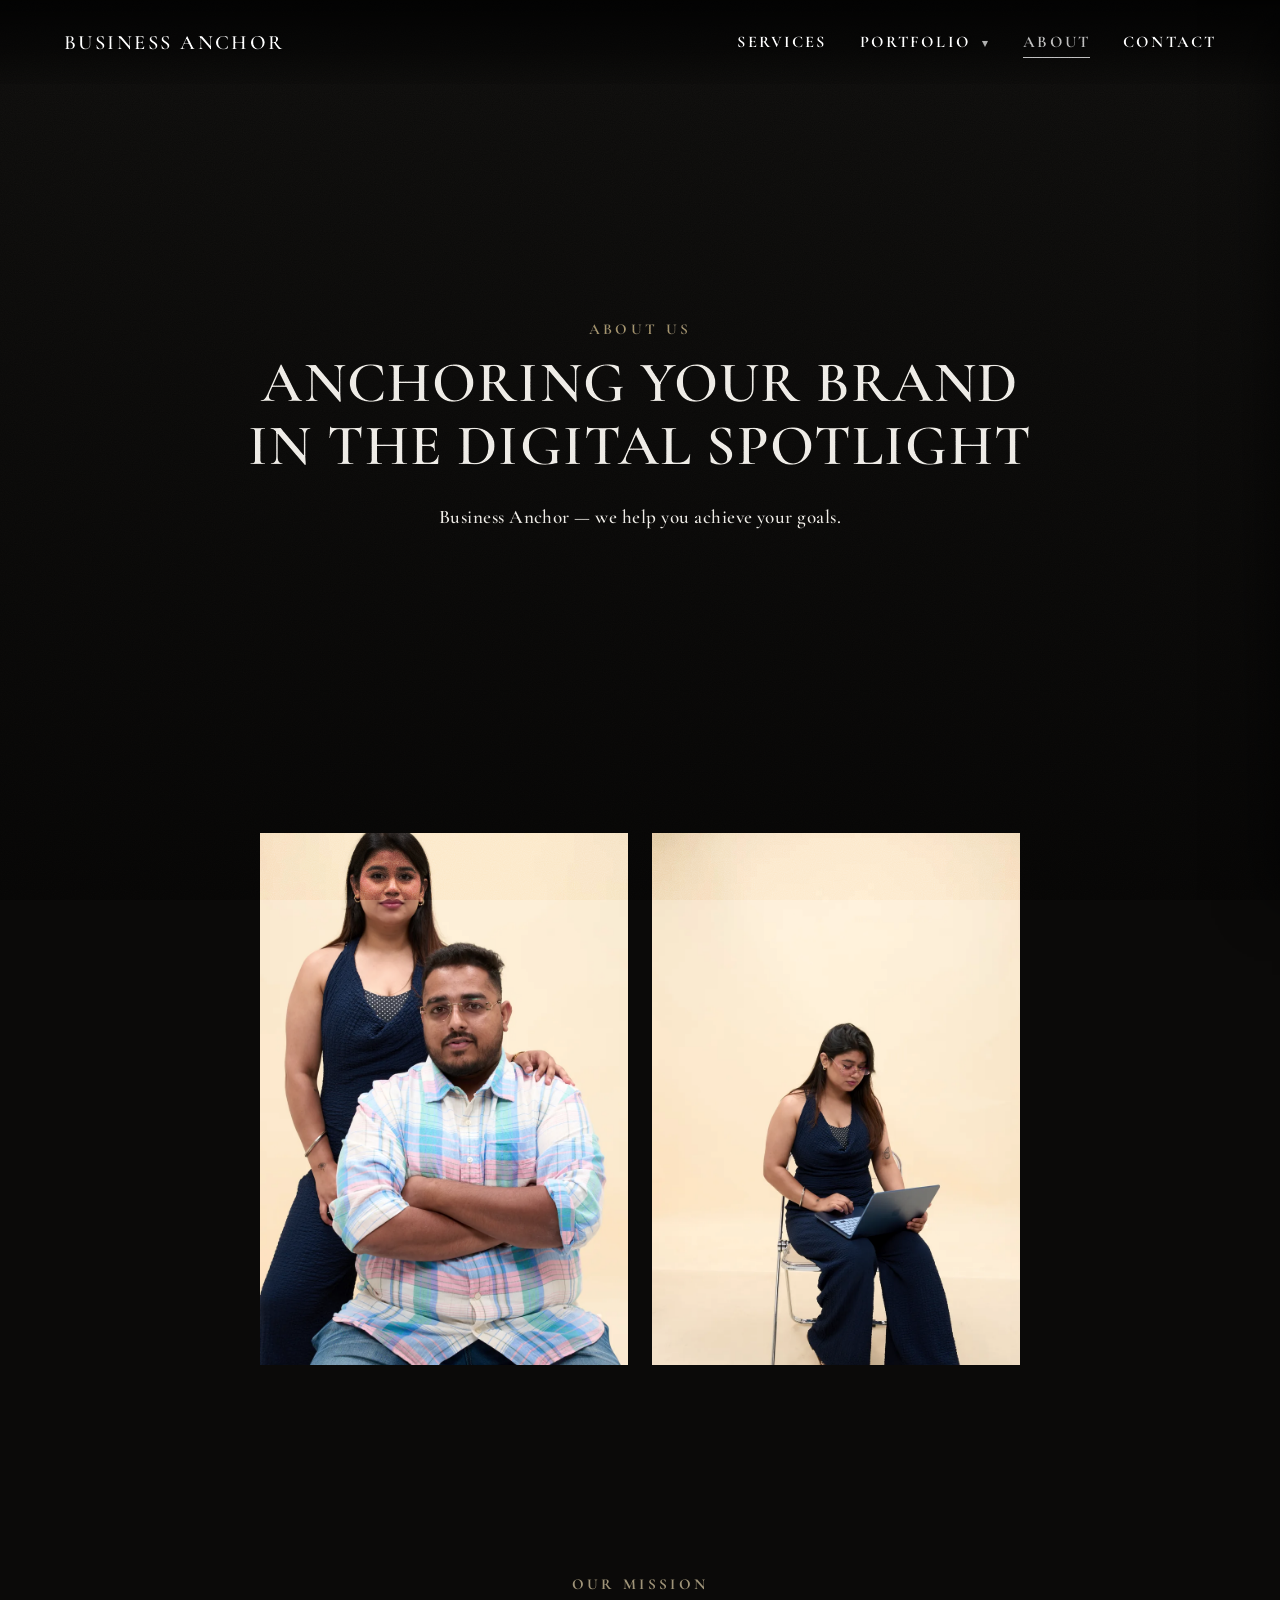
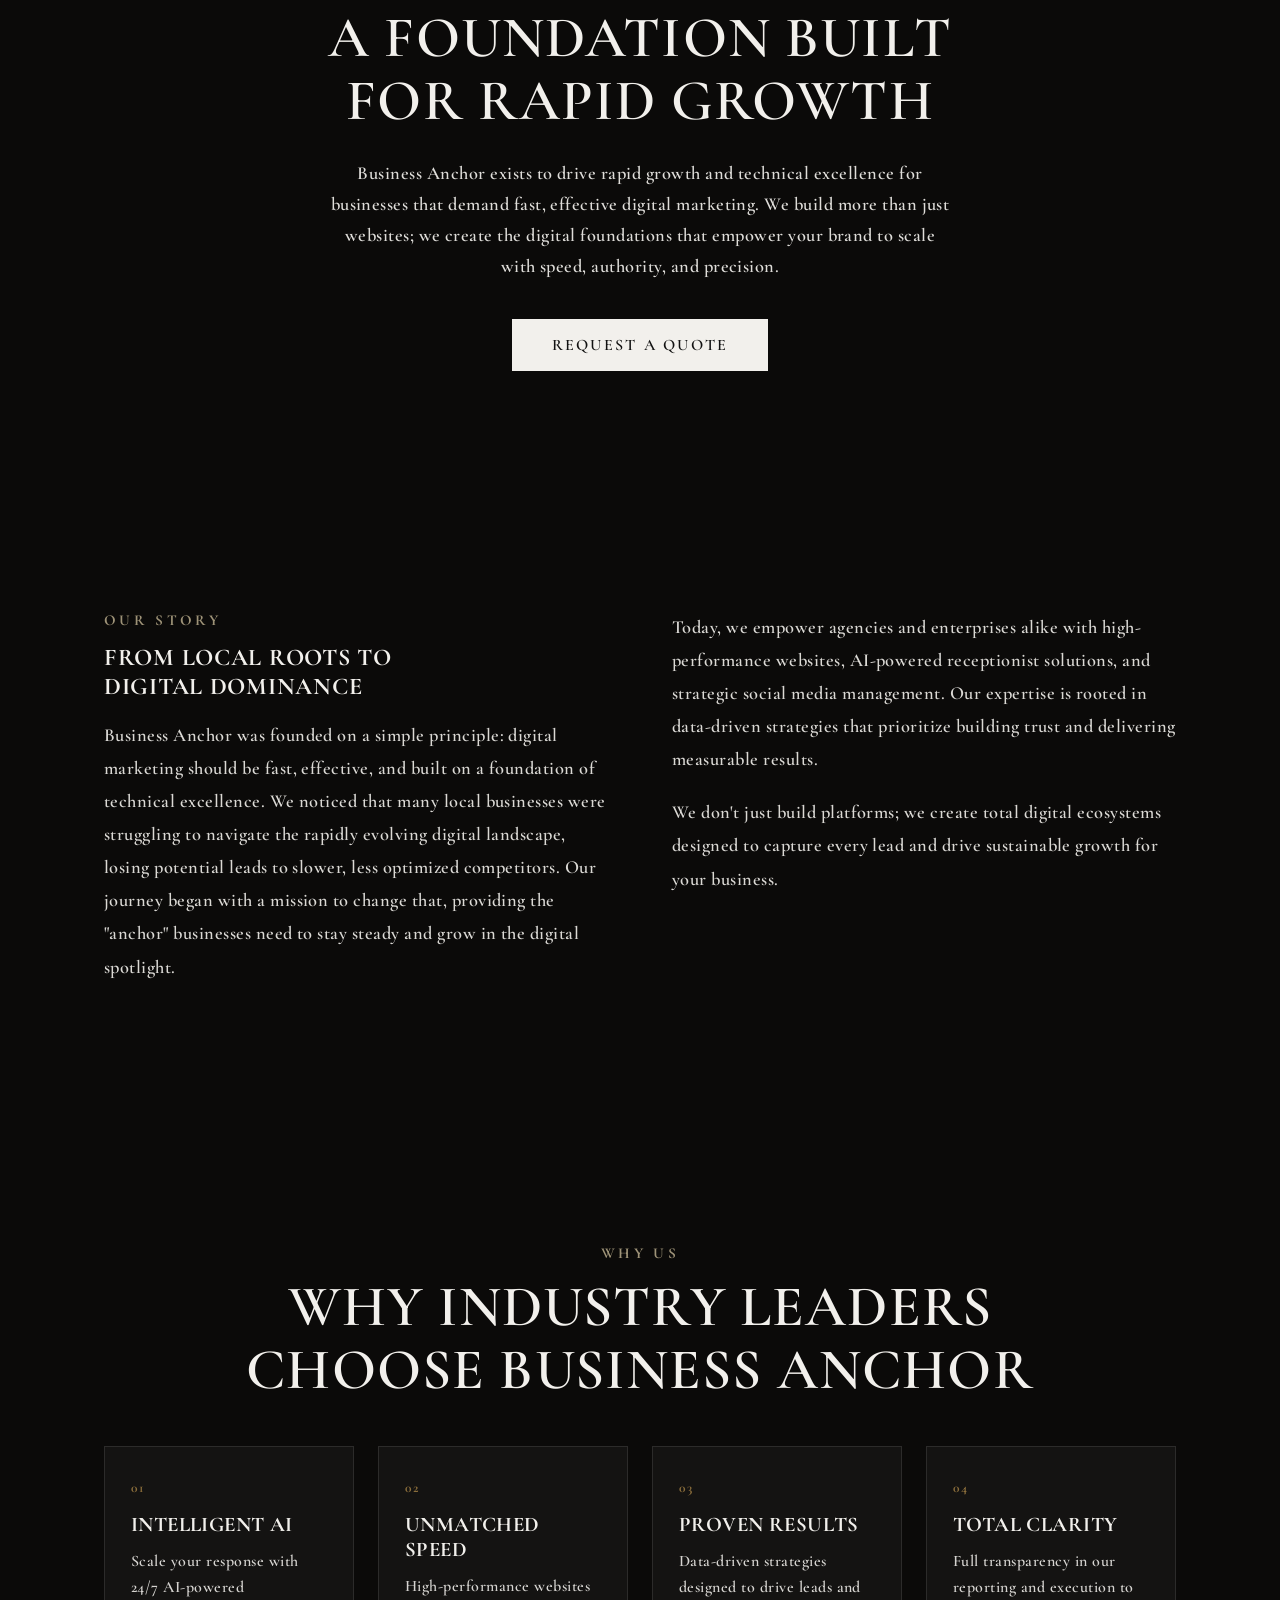
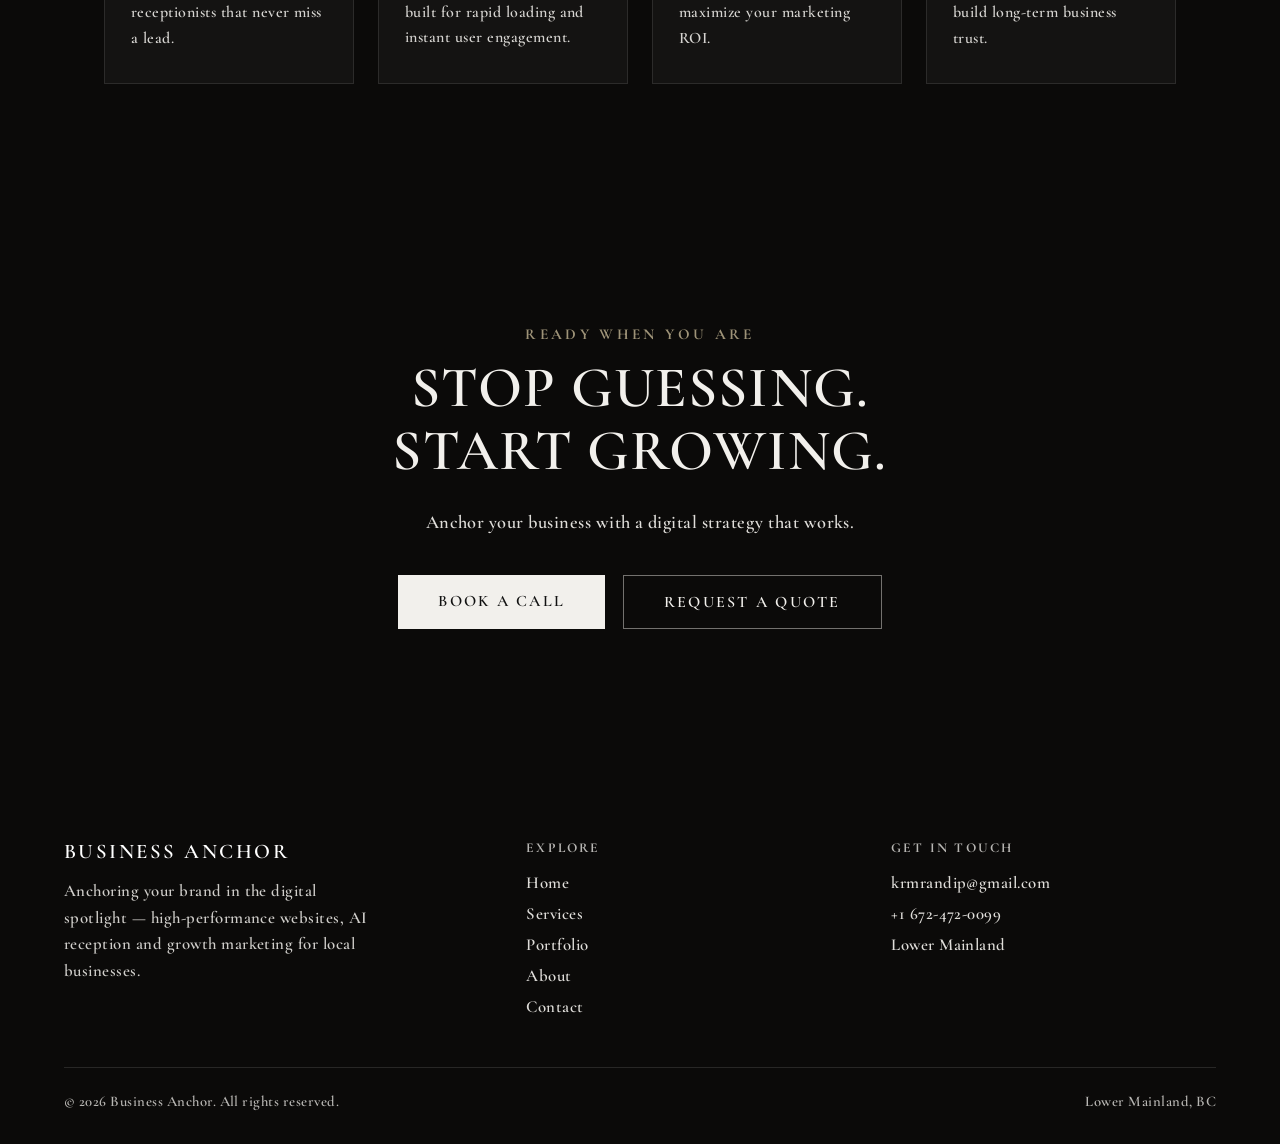
==== about.html @ e0719644 "Add files via upload" ====
<!DOCTYPE html>
<html lang="en">
<head>
<meta charset="UTF-8">
<meta name="viewport" content="width=device-width, initial-scale=1.0">
<title>About — Business Anchor</title>
<meta name="description" content="Business Anchor exists to drive rapid growth and technical excellence for local businesses — high-performance websites, AI reception and data-driven marketing.">
<link rel="preconnect" href="https://fonts.googleapis.com">
<link rel="preconnect" href="https://fonts.gstatic.com" crossorigin>
<link href="https://fonts.googleapis.com/css2?family=Cormorant+Garamond:wght@500;600;700&display=swap" rel="stylesheet">
<style>
:root{
  --ink:#111111;
  --paper:#faf8f5;
  --paper-2:#f2efe9;
  --line: rgba(17,17,17,0.12);
  --accent:#8a6d3b;
  --nav-h: 84px;
}
*{box-sizing:border-box; margin:0; padding:0;}
html{scroll-behavior:smooth;}
body{
  font-family:'Cormorant Garamond', serif;
  font-weight:500;
  font-style:normal;
  letter-spacing:0.03em;
  color:var(--ink);
  background:var(--paper);
  overflow-x:hidden;
  -webkit-font-smoothing:antialiased;
}
img{max-width:100%; display:block;}
a{color:inherit; text-decoration:none;}
ul{list-style:none;}
section{position:relative;}

::selection{ background: var(--ink); color: var(--paper); }

/* ---------- CINEMATIC CURSOR FOLLOWER (desktop / fine-pointer only) ---------- */
.cursor-ready, .cursor-ready a, .cursor-ready button, .cursor-ready .btn,
.cursor-ready input, .cursor-ready textarea, .cursor-ready select,
.cursor-ready .work-item, .cursor-ready .faq-q, .cursor-ready .hamburger,
.cursor-ready .city-chip, .cursor-ready label{
  cursor:none;
}
.cine-cursor{
  position:fixed; top:0; left:0; z-index:10001;
  pointer-events:none;
  display:flex; align-items:center; gap:8px;
  transform: translate3d(-999px,-999px,0);
  opacity:0;
  transition: opacity .35s ease, transform .08s linear;
  will-change: transform;
}
.cine-cursor.active{ opacity:1; }
.cine-cursor-dot{
  width:7px; height:7px; border-radius:50%;
  background:#fff;
  box-shadow: 0 0 0 1px rgba(0,0,0,0.55), 0 0 14px rgba(0,0,0,0.5);
  transform: translate(-50%,-50%);
}
.cine-cursor-label{
  color:#fff;
  font-family:'Cormorant Garamond', serif;
  font-size:0.82rem;
  font-weight:600;
  letter-spacing:0.15em;
  text-transform:uppercase;
  white-space:nowrap;
  transform: translate(6px,-50%);
  text-shadow: 0 1px 3px rgba(0,0,0,0.85), 0 0 12px rgba(0,0,0,0.6);
}
.cine-cursor.hover .cine-cursor-dot{ transform: translate(-50%,-50%) scale(2.4); }
.cine-cursor.hover .cine-cursor-label{ letter-spacing:0.22em; }
@media (max-width:900px), (pointer:coarse){
  .cine-cursor{ display:none; }
}

/* ---------- PAPER GRAIN (whole site) ---------- */
.grain-overlay{
  position:fixed; inset:0;
  width:100%; height:100%;
  z-index:9999;
  pointer-events:none;
  background-image: url("data:image/svg+xml;utf8,<svg xmlns='http://www.w3.org/2000/svg' viewBox='0 0 180 180'><filter id='n'><feTurbulence type='fractalNoise' baseFrequency='0.9' numOctaves='2' stitchTiles='stitch'/><feColorMatrix type='matrix' values='0 0 0 0 0 0 0 0 0 0 0 0 0 0 0 0.2126 0.7152 0.0722 0 0'/></filter><rect width='100%25' height='100%25' filter='url(%23n)'/></svg>");
  background-repeat: repeat;
  background-size: 180px 180px;
  mix-blend-mode: overlay;
  opacity:0.55;
}
@media (max-width: 760px){
  .grain-overlay{ opacity:0.4; }
}

/* ---------- SCROLL GRADIENT BACKDROP (rest of site, black/grey only) ---------- */
.scroll-gradient{
  position:fixed; inset:0;
  z-index:-2;
  pointer-events:none;
}
.sg-layer{
  position:absolute; inset:0;
  opacity:0;
  transition: opacity 1.15s ease;
  background: linear-gradient(180deg,#0c0c0c,#000);
}
.sg-layer.sg-active{ opacity:1; }

/* ---------- NAV ---------- */
.nav{
  position:fixed; top:0; left:0; width:100%;
  height:var(--nav-h);
  display:flex; flex-wrap:nowrap; align-items:center; justify-content:space-between;
  padding: 0 clamp(20px, 5vw, 64px);
  z-index:1000;
  background: linear-gradient(to bottom, rgba(0,0,0,0.8) 0%, rgba(0,0,0,0.45) 60%, rgba(0,0,0,0.05) 100%);
  transition: background 0.45s ease, backdrop-filter 0.45s ease, box-shadow .45s ease, height .35s ease;
}
.nav.scrolled{
  height:72px;
  background: rgba(250,248,245,0.82);
  backdrop-filter: blur(14px) saturate(140%);
  -webkit-backdrop-filter: blur(14px) saturate(140%);
  box-shadow: 0 1px 0 var(--line);
}
.nav.dark-page{ background: linear-gradient(to bottom, rgba(0,0,0,0.85) 0%, rgba(0,0,0,0.5) 60%, rgba(0,0,0,0.1) 100%); }
.nav.dark-page.scrolled{ background: rgba(10,10,10,0.82); box-shadow: 0 1px 0 rgba(255,255,255,0.08); }
.nav.dark-page.scrolled .logo,
.nav.dark-page.scrolled .nav-links a,
.nav.dark-page.scrolled .nav-dropdown-toggle{ color:#fff; text-shadow:none; }
.nav.dark-page.scrolled .hamburger span{ background:#fff; }

.nav .logo{
  font-size: clamp(1.1rem, 1.6vw, 1.5rem);
  font-weight:600;
  letter-spacing:0.12em;
  text-transform:uppercase;
  color:#fff;
  text-shadow: 0 1px 12px rgba(0,0,0,0.8), 0 1px 3px rgba(0,0,0,0.7);
  transition: color .4s ease, text-shadow .4s ease;
  white-space:nowrap;
}
.nav.scrolled .logo{ color:var(--ink); text-shadow:none; }

.nav-links{
  display:flex; flex-wrap:nowrap; gap: clamp(14px, 2.6vw, 48px);
  align-items:center;
}
.nav-links a{
  font-size: clamp(0.88rem, 1.3vw, 1.02rem);
  text-transform:uppercase;
  letter-spacing:0.13em;
  font-weight:700;
  color:#fff;
  white-space:nowrap;
  text-shadow: 0 1px 10px rgba(0,0,0,0.8), 0 1px 3px rgba(0,0,0,0.7);
  position:relative;
  padding: 6px 0;
  transition:color .4s ease, text-shadow .4s ease, opacity .25s ease;
}
.nav-links a.current{ opacity:0.8; }
.nav-links a.current::after{ width:100%; }
.nav-links a::after{
  content:'';
  position:absolute; left:0; bottom:0; width:0; height:1px;
  background:currentColor;
  transition:width .35s ease;
}
.nav-links a:hover::after{ width:100%; }
.nav-links a:hover{ opacity:0.85; }
.nav.scrolled .nav-links a{ color:var(--ink); text-shadow:none; }

.hamburger{
  display:none;
  flex-direction:column;
  justify-content:center;
  align-items:center;
  gap:6px;
  width:40px; height:40px;
  background:none; border:none; cursor:pointer;
  z-index:1200;
}
.hamburger span{
  display:block; width:26px; height:2px;
  background:#fff;
  box-shadow: 0 1px 6px rgba(0,0,0,0.5);
  transition: all .35s ease;
}
.nav.scrolled .hamburger span{ background:var(--ink); box-shadow:none; }
.hamburger.active span:nth-child(1){ transform: translateY(8px) rotate(45deg); }
.hamburger.active span:nth-child(2){ opacity:0; }
.hamburger.active span:nth-child(3){ transform: translateY(-8px) rotate(-45deg); }

.mobile-panel{
  position:fixed; top:0; right:0;
  width:min(78vw, 340px); height:100vh;
  background: var(--paper);
  z-index:1100;
  display:flex; flex-direction:column;
  align-items:flex-start;
  justify-content:center;
  gap:32px;
  padding: 40px clamp(28px,8vw,48px);
  transform: translateX(100%);
  transition: transform .5s cubic-bezier(.77,0,.18,1);
  box-shadow: -8px 0 40px rgba(0,0,0,0.15);
}
.mobile-panel.open{ transform: translateX(0); }
.mobile-panel.dark-panel{ background:#0d0c0b; box-shadow: -8px 0 50px rgba(0,0,0,0.55); border-left:1px solid rgba(255,255,255,0.08); }
.mobile-panel.dark-panel a, .mobile-panel.dark-panel button{ color:#f2f0ec; }
.mobile-panel a, .mobile-panel button{
  font-size: 1.6rem;
  text-transform:uppercase;
  letter-spacing:0.12em;
  font-weight:600;
  color:var(--ink);
  background:none;
  border:none;
  padding:0;
  font-family:inherit;
  cursor:pointer;
  text-align:left;
}

/* ---------- PORTFOLIO NAV DROPDOWN (desktop) ---------- */
.nav-dropdown{ position:relative; }
.nav-dropdown-toggle{
  font: inherit;
  background:none; border:none; cursor:pointer; padding:6px 0; margin:0;
  font-size: clamp(0.88rem, 1.3vw, 1.02rem);
  text-transform:uppercase;
  letter-spacing:0.13em;
  font-weight:700;
  color:#fff;
  white-space:nowrap;
  text-shadow: 0 1px 10px rgba(0,0,0,0.8), 0 1px 3px rgba(0,0,0,0.7);
  position:relative;
  transition:color .4s ease, text-shadow .4s ease, opacity .25s ease;
}
.nav-dropdown-toggle .caret{ font-size:0.7em; margin-left:5px; opacity:0.75; display:inline-block; transition:transform .3s ease; }
.nav-dropdown.open .nav-dropdown-toggle .caret{ transform:rotate(180deg); }
.nav-dropdown-toggle::after{
  content:'';
  position:absolute; left:0; bottom:0; width:0; height:1px;
  background:currentColor;
  transition:width .35s ease;
}
.nav-dropdown-toggle.current{ opacity:0.8; }
.nav-dropdown-toggle.current::after{ width:100%; }
.nav-dropdown.open .nav-dropdown-toggle::after{ width:100%; }
.nav-dropdown-toggle:hover{ opacity:0.85; }
.nav.scrolled .nav-dropdown-toggle{ color:var(--ink); text-shadow:none; }
.nav-dropdown-menu{
  position:absolute; top:calc(100% + 16px); left:50%;
  transform:translateX(-50%) translateY(6px);
  background:#141312; border:1px solid rgba(255,255,255,0.14); border-radius:6px;
  padding:34px 0 10px; min-width:200px;
  opacity:0; visibility:hidden; pointer-events:none;
  transition: opacity .25s ease, transform .25s ease, visibility 0s linear .25s;
  box-shadow:0 20px 44px rgba(0,0,0,0.5);
  z-index:1300;
}
.nav-dropdown.open .nav-dropdown-menu{
  opacity:1; visibility:visible; pointer-events:auto; transform:translateX(-50%) translateY(0);
  transition: opacity .25s ease, transform .25s ease;
}
.nav-dropdown-menu a{
  display:block; padding:12px 26px; font-size:0.9rem; letter-spacing:0.07em;
  text-transform:uppercase; font-weight:600; color:#f2f0ec; opacity:0.85;
  white-space:nowrap; text-shadow:none;
  transition:opacity .2s ease, color .2s ease, background .2s ease;
}
.nav-dropdown-menu a:hover{ opacity:1; color:#d9c9a3; background:rgba(255,255,255,0.05); }
.nav-dropdown-menu-close{
  position:absolute; top:6px; right:8px;
  width:24px; height:24px; border-radius:50%;
  background:none; border:none; color:#f2f0ec; opacity:0.6;
  font-size:1.15rem; line-height:1; cursor:pointer;
  display:flex; align-items:center; justify-content:center;
  transition:opacity .2s ease, background .2s ease;
}
.nav-dropdown-menu-close:hover{ opacity:1; background:rgba(255,255,255,0.08); }

/* ---------- PORTFOLIO POPUP (mobile) ---------- */
.portfolio-popup{
  position:fixed; inset:0; z-index:9000;
  display:flex; align-items:center; justify-content:center;
  opacity:0; visibility:hidden;
  transition:opacity .3s ease, visibility 0s linear .3s;
}
.portfolio-popup.open{ opacity:1; visibility:visible; transition:opacity .3s ease; }
.portfolio-popup-scrim{ position:absolute; inset:0; background:rgba(0,0,0,0.72); backdrop-filter:blur(4px); -webkit-backdrop-filter:blur(4px); }
.portfolio-popup-panel{
  position:relative; background:#141312; border:1px solid rgba(255,255,255,0.12);
  border-radius:8px; padding:40px 32px; max-width:360px; width:88%; text-align:center;
  transform:translateY(14px) scale(0.97); opacity:0; transition:transform .35s cubic-bezier(.2,.7,.2,1), opacity .35s ease;
}
.portfolio-popup.open .portfolio-popup-panel{ transform:translateY(0) scale(1); opacity:1; }
.portfolio-popup-panel h3{ margin-top:8px; }
.portfolio-popup-close{
  position:absolute; top:12px; right:14px; background:none; border:none;
  color:#fff; font-size:1.7rem; line-height:1; cursor:pointer; opacity:0.7; padding:6px;
}
.portfolio-popup-close:hover{ opacity:1; }
.portfolio-popup-links{ display:flex; flex-direction:column; gap:14px; margin-top:26px; }
.portfolio-popup-links a{
  padding:15px; border:1px solid rgba(255,255,255,0.18); border-radius:5px;
  font-size:1.05rem; letter-spacing:0.04em; font-weight:600; color:#f2f0ec;
  transition:border-color .2s ease, color .2s ease, background .2s ease;
}
.portfolio-popup-links a:hover{ border-color:#8a6d3b; color:#d9c9a3; background:rgba(138,109,59,0.08); }
.scrim{
  position:fixed; inset:0; background:rgba(0,0,0,0.4);
  z-index:1050; opacity:0; pointer-events:none;
  transition:opacity .4s ease;
}
.scrim.open{ opacity:1; pointer-events:auto; }

/* ---------- HERO (index only) ---------- */
.hero{
  position:relative;
  width:100%; height:100svh; min-height:480px;
  overflow:hidden;
  display:flex; align-items:center; justify-content:center;
  background:#000;
}
.hero video{
  position:absolute; top:50%; left:50%;
  min-width:100%; min-height:100%;
  width:auto; height:auto;
  transform: translate(-50%,-50%);
  object-fit:cover;
  filter: saturate(0.82) contrast(1.06) brightness(0.92);
}
.hero::before{
  content:'';
  position:absolute; inset:0;
  background: linear-gradient(180deg, rgba(0,0,0,0.58) 0%, rgba(0,0,0,0.28) 35%, rgba(0,0,0,0.72) 100%);
  z-index:1;
}
.hero::after{
  content:'';
  position:absolute; inset:0;
  background: linear-gradient(75deg, rgba(0,0,0,0.72) 0%, rgba(0,0,0,0.4) 28%, rgba(0,0,0,0) 55%);
  z-index:1;
}
.hero-bottom{
  position:absolute; z-index:2;
  left: clamp(20px, 6vw, 64px);
  bottom: clamp(50px, 9vw, 90px);
  display:flex; flex-direction:column;
  align-items:flex-start;
  gap: clamp(22px, 3vw, 34px);
  max-width: 640px;
}
@media (max-height:440px) and (orientation:landscape){
  .hero-bottom{ bottom:18px; gap:12px; }
  .hero-cta{ padding:10px 26px; font-size:0.85rem; }
  .hero-scroll-cue{ display:none; }
}
/* Edge-to-edge landscape video on phones: the video keeps its native 16:9 shape
   at full viewport width (zero letterboxing/cropping) and content flows below it,
   instead of being force-cropped to cover a tall portrait screen. Desktop is untouched. */
@media (max-width:760px){
  .hero{
    height:auto; min-height:0;
    display:block;
    padding-top:0;
  }
  .hero video{
    position:relative; top:auto; left:auto; transform:none;
    display:block;
    width:100%; height:auto;
    min-width:0; min-height:0;
    aspect-ratio: 16/9;
    object-fit:cover;
  }
  .hero::before, .hero::after{ display:none; }
  .hero-bottom{
    position:relative; z-index:2;
    left:auto; bottom:auto;
    padding: 28px 20px clamp(36px, 9vw, 56px);
    max-width:none;
  }
  .hero-scroll-cue{ display:none; }
}
.hero-text{
  position:relative;
  color:#fff;
  text-align:left;
  font-size: clamp(1.5rem, 3.6vw, 2.7rem);
  font-weight:500;
  letter-spacing:0.04em;
  line-height:1.28;
  text-shadow: 0 2px 24px rgba(0,0,0,0.75), 0 1px 5px rgba(0,0,0,0.7);
  max-width: 620px;
}
.hero-line{
  display:block;
  overflow:hidden;
}
.hero-line span{
  display:block;
  transform: translateY(115%);
  transition: transform 1.1s cubic-bezier(.16,.84,.24,1);
}
.hero.in-view .hero-line:nth-child(1) span{ transition-delay:.15s; }
.hero.in-view .hero-line:nth-child(2) span{ transition-delay:.32s; }
.hero.in-view .hero-line span{ transform: translateY(0); }
.hero-cta{
  opacity:0;
  transform: translateY(18px);
  transition: opacity .9s cubic-bezier(.2,.7,.2,1) .58s, transform .9s cubic-bezier(.2,.7,.2,1) .58s, background .3s ease, color .3s ease, box-shadow .3s ease;
}
.hero.in-view .hero-cta{ opacity:1; transform: translateY(0); }
.hero-scroll-cue{
  position:absolute; left:50%; bottom:38px; z-index:2;
  width:26px; height:42px;
  border:1.5px solid rgba(255,255,255,0.55);
  border-radius:14px;
  transform: translateX(-50%);
  opacity:0;
  transition: opacity .8s ease 1.1s;
}
.hero.in-view .hero-scroll-cue{ opacity:1; }
.hero-scroll-cue span{
  position:absolute; top:8px; left:50%;
  width:4px; height:4px;
  margin-left:-2px;
  background:#fff;
  border-radius:50%;
  animation: scrollCue 1.8s ease-in-out infinite;
}
@keyframes scrollCue{
  0%{ transform:translateY(0); opacity:1; }
  70%{ opacity:0.3; }
  100%{ transform:translateY(16px); opacity:0; }
}
@media (max-width:600px){
  .hero-scroll-cue{ bottom:26px; width:22px; height:36px; }
}

/* ---------- SECTION HEADERS ---------- */
.eyebrow{
  font-size:0.95rem;
  letter-spacing:0.22em;
  text-transform:uppercase;
  font-weight:700;
  opacity:0.85;
  margin-bottom:14px;
  display:block;
}
.section-heading{
  font-size: clamp(2.1rem, 5vw, 3.6rem);
  font-weight:600;
  letter-spacing:0.02em;
  line-height:1.1;
  text-transform:uppercase;
}
.section-inner{
  max-width:1200px; margin:0 auto;
  padding: 0 clamp(20px, 6vw, 64px);
}

/* ---------- SERVICES BANNER (index page2 — unchanged) ---------- */
.services-banner{
  position:relative;
  width:100%;
  padding: clamp(90px, 16vw, 170px) 0 clamp(70px, 12vw, 130px);
  background:
    radial-gradient(ellipse at 20% 20%, rgba(138,109,59,0.35), transparent 55%),
    radial-gradient(ellipse at 80% 85%, rgba(255,255,255,0.06), transparent 50%),
    linear-gradient(150deg, rgba(28,26,23,0.72) 0%, rgba(16,15,13,0.8) 55%, rgba(5,5,5,0.88) 100%);
  color:#fff;
  overflow:hidden;
}
.services-banner::before{
  content:'';
  position:absolute; inset:0;
  background-image:
    repeating-linear-gradient(115deg, rgba(255,255,255,0.035) 0px, rgba(255,255,255,0.035) 1px, transparent 1px, transparent 90px);
  opacity:0.6;
  z-index:1;
}
.services-visuals{
  position:absolute; inset:0;
  z-index:2;
  overflow:hidden;
  pointer-events:none;
}
.float-img{
  position:absolute;
  will-change: transform;
  transition: transform .25s cubic-bezier(.2,.7,.2,1);
  filter: drop-shadow(0 25px 40px rgba(0,0,0,0.55));
  opacity:0.9;
}
.float-img img{ display:block; width:100%; height:auto; }
.fi-man{ width:min(15vw,190px); top:6%; left:6%; }
.fi-phone{ width:min(16vw,205px); bottom:8%; left:11%; }
.fi-megaphone{ width:min(17vw,215px); top:10%; right:7%; }
.fi-mouths{ width:min(14vw,175px); bottom:6%; right:10%; }

.services-banner::after{
  content:'';
  position:absolute; inset:0;
  z-index:3;
  background:
    radial-gradient(ellipse at 50% 45%, rgba(5,5,5,0.78) 0%, rgba(5,5,5,0.55) 38%, rgba(5,5,5,0.25) 62%, rgba(5,5,5,0.05) 100%),
    linear-gradient(180deg, rgba(5,5,5,0.5) 0%, rgba(5,5,5,0.15) 22%, rgba(5,5,5,0.15) 78%, rgba(5,5,5,0.55) 100%);
  pointer-events:none;
}
.services-banner .section-inner{ position:relative; z-index:4; text-align:center; }
.services-banner .eyebrow{ opacity:0.85; color:#d9c9a3; text-shadow: 0 2px 18px rgba(0,0,0,0.6); }
.services-banner .section-heading{ text-shadow: 0 4px 30px rgba(0,0,0,0.65); }
.services-banner p.lead{
  max-width:640px; margin: 22px auto 0;
  font-size: clamp(1.05rem, 1.6vw, 1.3rem);
  font-weight:600;
  opacity:0.95;
  line-height:1.6;
  text-shadow: 0 2px 16px rgba(0,0,0,0.6);
}

.visuals-track{ display:flex; }
.dup-set{ display:none; }
@media (max-width: 760px){
  .services-banner{ padding-bottom: clamp(150px, 46vw, 210px); }
  .services-grid{ margin-top: -18px; }
  .dup-set{ display:contents; }
  .services-visuals{ display:flex; align-items:center; inset:auto; top:auto; bottom:18px; left:0; width:100%; transform:none; }
  .visuals-track{
    gap: 20px;
    animation: marquee-scroll 16s linear infinite;
    padding: 0 20px;
  }
  .float-img{ position:static; width:84px !important; flex:0 0 auto; opacity:0.55; transition:none; filter: drop-shadow(0 10px 18px rgba(0,0,0,0.55)); }
  .services-banner::after{
    background:
      radial-gradient(ellipse at 50% 32%, rgba(5,5,5,0.85) 0%, rgba(5,5,5,0.65) 40%, rgba(5,5,5,0.3) 65%, rgba(5,5,5,0.1) 100%),
      linear-gradient(180deg, rgba(5,5,5,0.55) 0%, rgba(5,5,5,0.2) 26%, rgba(5,5,5,0.35) 70%, rgba(5,5,5,0.8) 100%);
  }
}
@keyframes marquee-scroll{
  from{ transform: translateX(0); }
  to{ transform: translateX(-50%); }
}

/* ---------- CINEMATIC 3D ENTRANCE (Page 2 decorative icons) ---------- */
.cine-visuals{
  position:absolute; inset:0;
  z-index:2;
  pointer-events:none;
  perspective: 1600px;
}
.cine-item{
  position:absolute;
  width: clamp(64px, 8.5vw, 132px);
  will-change: transform, opacity;
  opacity:0;
  filter: drop-shadow(0 18px 30px rgba(0,0,0,0.45));
  transform: translate3d(0,0,0);
}
.cine-item img{ width:100%; height:auto; display:block; }
.cine-left:nth-of-type(1){ top:16%; left:2%; }
.cine-left:nth-of-type(2){ top:42%; left:4%; }
.cine-left:nth-of-type(3){ top:70%; left:1%; }
.cine-right:nth-of-type(1){ top:14%; right:2%; }
.cine-right:nth-of-type(2){ top:40%; right:4%; }
.cine-right:nth-of-type(3){ top:68%; right:1%; }

/* Lightweight mobile version: simple fade/rise reveal (no per-frame scroll JS) */
@media (max-width:760px){
  .cine-visuals{
    position:relative; inset:auto;
    display:flex; align-items:center; justify-content:center;
    gap: 22px;
    flex-wrap:wrap;
    padding: 18px clamp(20px,8vw,40px) 4px;
    perspective:none;
  }
  .cine-item{
    position:static;
    width: 40px;
    opacity:0;
    transform: translateY(22px);
    transition: opacity .7s cubic-bezier(.16,.84,.24,1), transform .7s cubic-bezier(.16,.84,.24,1);
    filter: drop-shadow(0 8px 14px rgba(0,0,0,0.4));
  }
  .cine-visuals.cine-in .cine-item{
    opacity:0.92;
    transform: translateY(0);
  }
  .cine-visuals.cine-in .cine-item:nth-child(2){ transition-delay:.07s; }
  .cine-visuals.cine-in .cine-item:nth-child(3){ transition-delay:.14s; }
  .cine-visuals.cine-in .cine-item:nth-child(4){ transition-delay:.21s; }
  .cine-visuals.cine-in .cine-item:nth-child(5){ transition-delay:.28s; }
  .cine-visuals.cine-in .cine-item:nth-child(6){ transition-delay:.35s; }
}

.services-grid{
  max-width:1200px; margin: -70px auto 0;
  padding: 0 clamp(20px, 6vw, 64px) 0;
  position:relative; z-index:3;
  display:grid;
  grid-template-columns: repeat(3, 1fr);
  gap: 28px;
  perspective: 1600px;
}
.service-card{
  position:relative;
  background:
    radial-gradient(ellipse at 15% 10%, rgba(17,17,17,0.025), transparent 55%),
    radial-gradient(ellipse at 85% 90%, rgba(17,17,17,0.025), transparent 55%),
    var(--paper);
  border:1px solid var(--line);
  padding: 40px 32px;
  box-shadow: 0 1px 0 rgba(255,255,255,0.6) inset, 0 20px 50px rgba(0,0,0,0.12);
  transition: transform .9s cubic-bezier(.22,1.4,.36,1), box-shadow .5s ease, opacity .6s ease;
  transform-style: preserve-3d;
  will-change: transform;
  opacity:0;
  --rot:0deg;
  transform: perspective(1600px) translateY(90px) rotateX(30deg) rotateZ(var(--rot)) scale(0.88);
}
.service-card:nth-child(1){ --rot:-4deg; }
.service-card:nth-child(2){ --rot:3deg; }
.service-card:nth-child(3){ --rot:-2.5deg; }
.service-card::before{
  content:'';
  position:absolute; top:-9px; left:0; right:0; height:16px;
  background:var(--paper);
  clip-path: polygon(0% 100%,0.0% 100%,3.8% 36%,7.7% 100%,11.5% 47%,15.4% 100%,19.2% 41%,23.1% 100%,26.9% 49%,30.8% 100%,34.6% 49%,38.5% 100%,42.3% 30%,46.2% 100%,50.0% 28%,53.8% 100%,57.7% 56%,61.5% 100%,65.4% 37%,69.2% 100%,73.1% 36%,76.9% 100%,80.8% 62%,84.6% 100%,88.5% 44%,92.3% 100%,96.2% 56%,100.0% 100%,100% 100%);
  filter: drop-shadow(0 3px 2px rgba(0,0,0,0.12));
}
.service-card.in-view{
  opacity:1;
  transform: perspective(1600px) translateY(0) rotateX(var(--tx,0deg)) rotateY(var(--ty,0deg)) rotateZ(0deg) scale(1);
}
.service-card.in-view:nth-child(1){ transition-delay: .02s; }
.service-card.in-view:nth-child(2){ transition-delay: .13s; }
.service-card.in-view:nth-child(3){ transition-delay: .24s; }
.service-card:hover{ box-shadow: 0 1px 0 rgba(255,255,255,0.6) inset, 0 30px 70px rgba(0,0,0,0.2); transition: transform .12s linear, box-shadow .5s ease; }
.service-num{
  font-size:0.9rem; letter-spacing:0.18em; color:var(--accent); font-weight:600;
  margin-bottom:18px; display:block;
}
.service-card h3{
  font-size:1.55rem; font-weight:600; text-transform:uppercase; letter-spacing:0.03em;
  margin-bottom:14px;
}
.service-card p{
  font-size:1.08rem; font-weight:600; line-height:1.65; opacity:0.85;
}
.services-pad{ height: clamp(60px, 10vw, 110px); background: linear-gradient(180deg, #050403 0%, #0b0a09 100%); }

/* =========================================================
   REST OF SITE — dark / grey zones with scroll-driven backdrop
   ========================================================= */
.zone{ position:relative; color:#f2f0ec; }
.zone .eyebrow{ color:#b9ac8c; }
.zone-inner{ max-width:1200px; margin:0 auto; padding: clamp(80px,12vw,140px) clamp(20px,6vw,64px); }
.zone-inner.tight{ padding-top: clamp(60px,9vw,100px); padding-bottom: clamp(60px,9vw,100px); }

/* ---------- PAGE 3 DECORATIVE BACKGROUND (Work section — appears on scroll) ---------- */
.page3-deco{
  position:absolute; inset:0;
  z-index:0;
  overflow:hidden;
  pointer-events:none;
}
.page3-deco .deco-top{
  position:absolute; top:0; left:0;
  width:100%; max-width:1400px;
  opacity:0;
  transform: translateY(-34px);
  transition: opacity 1.1s cubic-bezier(.2,.7,.2,1), transform 1.1s cubic-bezier(.2,.7,.2,1);
}
.page3-deco .deco-top img{ width:100%; height:auto; display:block; opacity:0.9; }
.page3-deco::after{
  content:'';
  position:absolute; top:0; left:0; right:0;
  height: 420px;
  background: linear-gradient(180deg, rgba(5,5,4,0.62) 0%, rgba(5,5,4,0.32) 45%, rgba(5,5,4,0) 100%);
  z-index:1;
  pointer-events:none;
}
.page3-deco .deco-books{
  position:absolute; bottom:0; left:0;
  width: clamp(110px, 11vw, 190px);
  opacity:0;
  transform: translateY(40px);
  transition: opacity 1.1s cubic-bezier(.2,.7,.2,1) .15s, transform 1.1s cubic-bezier(.2,.7,.2,1) .15s;
  filter: drop-shadow(0 20px 30px rgba(0,0,0,0.5));
}
.page3-deco .deco-pen{
  position:absolute; bottom:0; right:0;
  width: clamp(130px, 13vw, 220px);
  opacity:0;
  transform: translateY(40px) rotate(6deg);
  transition: opacity 1.1s cubic-bezier(.2,.7,.2,1) .3s, transform 1.1s cubic-bezier(.2,.7,.2,1) .3s;
  filter: drop-shadow(0 20px 30px rgba(0,0,0,0.5));
}
.page3-deco .deco-books img, .page3-deco .deco-pen img{ width:100%; height:auto; display:block; }
.page3-deco.in-view .deco-top{ opacity:0.85; transform:translateY(0); }
.page3-deco.in-view .deco-books{ opacity:0.95; transform:translateY(0); }
.page3-deco.in-view .deco-pen{ opacity:0.95; transform:translateY(0) rotate(6deg); }
.page3-section .zone-inner{ position:relative; z-index:2; }
@media (max-width:760px){
  .page3-deco.in-view .deco-top{ opacity:0.35; }
  .page3-deco .deco-books{ width:90px; }
  .page3-deco .deco-pen{ width:110px; }
}

/* ---------- WORK (index) ---------- */
.work-intro{ display:flex; justify-content:space-between; align-items:flex-end; flex-wrap:wrap; gap:20px; margin-bottom:56px; }
.work-intro p{ max-width:420px; font-size:1.12rem; font-weight:600; line-height:1.6; opacity:0.85; }
.work-grid{
  display:grid;
  grid-template-columns: repeat(2, 1fr);
  gap: 4px;
}
.work-item{
  position:relative;
  aspect-ratio: 4/3;
  overflow:hidden;
  background: linear-gradient(135deg, #232220, #151413);
  display:flex; align-items:flex-end;
  cursor:pointer;
  text-decoration:none; color:inherit;
}
.work-item-wide{
  grid-column: 1 / -1;
  aspect-ratio: 21/9;
}
@media (max-width:760px){
  .work-item-wide{ aspect-ratio: 4/3; }
}
.work-item .work-img{
  position:absolute; inset:0;
  width:100%; height:100%;
  object-fit:cover;
  filter: grayscale(0.15) brightness(0.78) contrast(1.05);
  transition: transform .6s cubic-bezier(.2,.8,.2,1), filter .4s ease;
}
.work-item .tint{
  position:absolute; inset:0;
  background: linear-gradient(180deg, rgba(10,9,8,0.05) 0%, rgba(10,9,8,0.15) 55%, rgba(6,5,4,0.75) 100%);
}
.work-item:hover .work-img{ transform:scale(1.07); filter: grayscale(0) brightness(0.85) contrast(1.05); }
.work-item .info{
  position:relative; z-index:2; width:100%;
  padding: 26px 30px;
  color:#fff;
  background: linear-gradient(to top, rgba(0,0,0,0.65), transparent);
}
.work-item .info span{ font-size:0.85rem; letter-spacing:0.15em; text-transform:uppercase; font-weight:700; opacity:0.95; }
.work-item .info h3{ font-size:1.7rem; font-weight:600; margin-top:6px; text-transform:uppercase; letter-spacing:0.02em; }

/* ---------- LOGO / BRANDING GRID ---------- */
.logo-intro{ margin-top:90px; }
.logo-grid{
  display:grid;
  grid-template-columns: repeat(4, 1fr);
  gap: 4px;
}
.logo-item{
  position:relative;
  aspect-ratio: 4/5;
  overflow:hidden;
  border-radius:2px;
  background: linear-gradient(135deg, #232220, #151413);
}
.logo-item-tall{ grid-row: span 2; aspect-ratio: 4/9.4; }
.logo-item .logo-img{
  position:absolute; inset:0;
  width:100%; height:100%;
  object-fit:cover;
  transition: transform .6s cubic-bezier(.2,.8,.2,1);
}
.logo-item:hover .logo-img{ transform:scale(1.06); }
.logo-item .logo-tint{
  position:absolute; inset:0;
  background: linear-gradient(to top, rgba(0,0,0,0.72) 0%, rgba(0,0,0,0) 34%);
  pointer-events:none;
}
.logo-item .logo-name{
  position:absolute; left:0; right:0; bottom:0; z-index:2;
  padding: 18px 20px;
  color:#fff;
  font-size:0.98rem;
  font-weight:700;
  letter-spacing:0.04em;
  text-shadow: 0 2px 10px rgba(0,0,0,0.6);
}
@media (max-width:900px){
  .logo-grid{ grid-template-columns: repeat(3, 1fr); }
}
@media (max-width:760px){
  .logo-grid{ grid-template-columns: repeat(2, 1fr); }
  .logo-item-tall{ grid-row: span 1; aspect-ratio: 4/5; }
  .logo-intro{ margin-top:60px; }
}

/* ---------- PORTFOLIO SUBSECTION LABELS (Website / Logo / Content Writing) ---------- */
.subsection-intro{ margin-bottom:32px; }
.subsection-intro .eyebrow{
  font-size:0.85rem;
  padding-bottom:12px;
  border-bottom: 1px solid rgba(255,255,255,0.16);
  display:inline-block;
}

/* ---------- CONTENT WRITING GRID ---------- */
.content-grid{
  display:grid;
  grid-template-columns: repeat(2, 1fr);
  gap: 4px;
}
.content-card{
  position:relative;
  padding: clamp(28px, 3.2vw, 40px);
  background: linear-gradient(135deg, #201e1b, #131211);
  border-radius:2px;
  display:flex; flex-direction:column; gap:18px;
}
.content-tag{
  font-size:0.85rem; letter-spacing:0.15em; text-transform:uppercase;
  font-weight:700; color:#d9c9a3; opacity:0.95;
}
.content-card p{
  font-size:1.15rem; font-weight:500; line-height:1.6;
  font-style:italic; opacity:0.92;
}
@media (max-width:760px){
  .content-grid{ grid-template-columns:1fr; }
}

/* ---------- CONTENT CREATION VIDEO GRID ---------- */
.video-grid{
  display:grid;
  grid-template-columns: repeat(3, 1fr);
  gap: 18px;
  margin-top: 28px;
}
.video-card{
  position:relative;
  aspect-ratio: 9 / 16;
  border-radius:4px;
  overflow:hidden;
  background:#000;
}
.video-card video{
  position:absolute; inset:0;
  width:100%; height:100%;
  object-fit:cover; display:block;
}
.video-card-tag{
  position:absolute; top:14px; left:14px;
  font-size:0.72rem; letter-spacing:0.14em; text-transform:uppercase;
  font-weight:700; color:#f2f0ec;
  background:rgba(10,9,8,0.55); backdrop-filter:blur(3px);
  padding:6px 12px; border-radius:2px; z-index:2;
}
.video-sound-btn{
  position:absolute; bottom:14px; right:14px; z-index:2;
  width:42px; height:42px; border-radius:50%;
  background:rgba(10,9,8,0.6); border:1px solid rgba(255,255,255,0.28);
  display:flex; align-items:center; justify-content:center;
  cursor:pointer; backdrop-filter:blur(3px);
  transition: background .2s ease, border-color .2s ease, transform .2s ease;
}
.video-sound-btn:hover{ border-color:#d9c9a3; transform:scale(1.06); }
.video-sound-btn svg{ width:19px; height:19px; }
.video-sound-btn .icon-muted{ display:block; fill:#fff; }
.video-sound-btn .icon-unmuted{ display:none; fill:#d9c9a3; }
.video-sound-btn.unmuted .icon-muted{ display:none; }
.video-sound-btn.unmuted .icon-unmuted{ display:block; }
@media (max-width:900px){
  .video-grid{ grid-template-columns:repeat(2, 1fr); }
}
@media (max-width:560px){
  .video-grid{ grid-template-columns:1fr; }
}

/* ---------- SHOWCASE VIDEO (full screen, autoplay loop) ---------- */
.showcase-video{
  position:relative;
  width:100%; height:100svh; min-height:480px;
  overflow:hidden;
  background:#000;
}
.showcase-video video{
  position:absolute; top:50%; left:50%;
  min-width:100%; min-height:100%;
  width:auto; height:auto;
  transform: translate(-50%,-50%);
  object-fit:cover;
}
.showcase-video-tint{
  position:absolute; inset:0;
  background: linear-gradient(180deg, rgba(0,0,0,0.35) 0%, rgba(0,0,0,0.05) 18%, rgba(0,0,0,0.05) 82%, rgba(0,0,0,0.45) 100%);
  pointer-events:none;
}
@media (max-width:760px){
  .showcase-video{ height:auto; min-height:0; }
  .showcase-video video{
    position:relative; top:auto; left:auto; transform:none;
    display:block;
    width:100%; height:auto;
    min-width:0; min-height:0;
    aspect-ratio: 16/10;
    object-fit:cover;
  }
}

/* ---------- GENERIC SCROLL REVEAL ---------- */
.reveal{
  opacity:0; transform: translateY(36px);
  transition: opacity .8s cubic-bezier(.2,.7,.2,1), transform .8s cubic-bezier(.2,.7,.2,1);
}
.reveal.in-view{ opacity:1; transform: translateY(0); }
.reveal:nth-child(2){ transition-delay:.08s; }
.reveal:nth-child(3){ transition-delay:.16s; }
.reveal:nth-child(4){ transition-delay:.24s; }

/* ---------- GENERIC 3D TILT CARDS (rest of site) ---------- */
.tilt3d{
  --tx:0deg; --ty:0deg;
  transform-style: preserve-3d;
  will-change: transform;
}
.tilt3d.reveal{
  transform: perspective(1400px) translateY(48px) rotateX(16deg) scale(0.93);
}
.tilt3d.reveal.in-view{
  transform: perspective(1400px) translateY(0) rotateX(var(--tx,0deg)) rotateY(var(--ty,0deg)) scale(1);
}
.tilt3d.reveal.in-view:nth-child(1){ transition-delay:.02s; }
.tilt3d.reveal.in-view:nth-child(2){ transition-delay:.1s; }
.tilt3d.reveal.in-view:nth-child(3){ transition-delay:.18s; }
.tilt3d.reveal.in-view:nth-child(4){ transition-delay:.26s; }
.tilt3d:hover{
  box-shadow: 0 30px 60px rgba(0,0,0,0.45);
  transition: transform .12s linear, box-shadow .5s ease;
}

/* ---------- CTA BAND ---------- */
.cta-band{ text-align:center; }
.cta-band .section-heading{ margin-bottom:24px; }
.cta-band p{ max-width:620px; margin:0 auto 36px; font-size:1.15rem; font-weight:600; line-height:1.7; opacity:0.92; }
.cta-row{ display:flex; gap:18px; justify-content:center; flex-wrap:wrap; }
.btn{
  display:inline-block;
  padding: 16px 40px;
  font-size:1rem; font-weight:600; letter-spacing:0.14em; text-transform:uppercase;
  transition: transform .3s cubic-bezier(.2,.7,.2,1), background .3s ease, color .3s ease, border-color .3s ease, box-shadow .3s ease;
  cursor:pointer;
}
.btn:active{ transform: translateY(0) scale(0.97); }
.btn-light{ background:#f2f0ec; color:#111; }
.btn-light:hover{ background:var(--accent); color:#fff; transform:translateY(-3px); box-shadow: 0 14px 28px rgba(138,109,59,0.35); }
.btn-outline{ border:1px solid rgba(242,240,236,0.45); color:#f2f0ec; background:transparent; }
.btn-outline:hover{ border-color:#f2f0ec; background:rgba(242,240,236,0.08); transform:translateY(-3px); box-shadow: 0 14px 28px rgba(0,0,0,0.35); }

/* ---------- FOOTER (dark, all pages) ---------- */
footer{
  position:relative;
  color:rgba(255,255,255,0.72);
  padding: clamp(50px,8vw,70px) clamp(20px,6vw,64px) 34px;
}
.footer-grid{
  max-width:1200px; margin:0 auto;
  display:grid; grid-template-columns: 1.3fr 1fr 1fr; gap:40px;
  padding-bottom:40px; border-bottom:1px solid rgba(255,255,255,0.12);
}
footer .fname{ text-transform:uppercase; letter-spacing:0.12em; font-weight:600; color:#fff; font-size:1.3rem; }
footer .ftag{ margin-top:14px; max-width:320px; font-size:1.05rem; font-weight:600; line-height:1.6; opacity:0.85; }
.footer-col h4{ font-size:0.85rem; letter-spacing:0.16em; text-transform:uppercase; font-weight:700; opacity:0.75; margin-bottom:16px; }
.footer-col a, .footer-col span{ display:block; font-size:1.05rem; font-weight:600; margin-bottom:10px; opacity:0.92; }
.footer-col a:hover{ opacity:1; text-decoration:underline; }
.footer-bottom{
  max-width:1200px; margin:0 auto; padding-top:24px;
  display:flex; justify-content:space-between; flex-wrap:wrap; gap:10px;
  font-size:0.92rem; font-weight:600; opacity:0.75;
}

/* ---------- CONTACT FORM ---------- */
form{ display:flex; flex-direction:column; gap:22px; }
.field{ position:relative; }
.field label{
  display:block; font-size:0.85rem; letter-spacing:0.12em; text-transform:uppercase;
  font-weight:700; opacity:0.8; margin-bottom:8px;
}
.field input, .field textarea{
  width:100%; background:transparent;
  border:none; border-bottom:1px solid var(--line);
  font-family:inherit; font-size:1.15rem; font-weight:500; color:var(--ink);
  padding: 10px 2px; letter-spacing:0.02em;
  transition:border-color .3s ease;
}
.field input:focus, .field textarea:focus{ outline:none; border-color:var(--ink); }
.field textarea{ resize:vertical; min-height:110px; }
.zone .field label{ opacity:0.85; color:#f2f0ec; }
.zone .field input, .zone .field textarea{ color:#f2f0ec; border-bottom-color: rgba(255,255,255,0.25); }
.zone .field input:focus, .zone .field textarea:focus{ border-color:#f2f0ec; }
.submit-btn{
  margin-top:10px;
  align-self:flex-start;
  background:#f2f0ec; color:#111;
  padding: 16px 42px;
  font-family:inherit; font-size:1rem; font-weight:600;
  letter-spacing:0.14em; text-transform:uppercase;
  border:none; cursor:pointer;
  transition: background .35s ease, transform .25s ease;
}
.submit-btn:hover{ background:var(--accent); color:#fff; transform: translateY(-2px); }
.form-note{ font-size:0.95rem; font-weight:600; opacity:0.85; margin-top:14px; display:none; }
.form-note.show{ display:block; }

/* ---------- CONTACT MODAL (site-wide "Let's Work" style CTAs) ---------- */
.contact-modal{
  position:fixed; inset:0; z-index:10500;
  display:flex; align-items:center; justify-content:center;
  padding: 24px;
  opacity:0; visibility:hidden;
  transition: opacity .4s ease, visibility 0s linear .4s;
}
.contact-modal.open{
  opacity:1; visibility:visible;
  transition: opacity .4s ease, visibility 0s linear 0s;
}
.contact-modal-scrim{
  position:absolute; inset:0;
  background: rgba(5,5,4,0.82);
  backdrop-filter: blur(6px);
}
.contact-modal-panel{
  position:relative; z-index:2;
  width:100%; max-width:560px;
  max-height:88vh; overflow-y:auto;
  background: linear-gradient(150deg, #171512 0%, #0c0b0a 100%);
  border: 1px solid rgba(255,255,255,0.08);
  box-shadow: 0 40px 90px rgba(0,0,0,0.6);
  color:#f2f0ec;
  padding: clamp(32px, 5vw, 52px);
  transform: translateY(24px) scale(0.98);
  opacity:0;
  transition: transform .45s cubic-bezier(.2,.7,.2,1), opacity .4s ease;
}
.contact-modal.open .contact-modal-panel{
  transform: translateY(0) scale(1);
  opacity:1;
}
.contact-modal-panel .eyebrow{ color:#d9c9a3; }
.contact-modal-panel h3{
  font-size: clamp(1.8rem, 3.4vw, 2.3rem);
  font-weight:600;
  margin-top:10px;
  letter-spacing:0.01em;
}
.contact-modal-sub{
  margin-top:14px; margin-bottom:30px;
  font-size:1.05rem; font-weight:600; opacity:0.82; line-height:1.55;
  max-width:440px;
}
.contact-modal-form{ display:flex; flex-direction:column; gap:22px; }
.contact-modal-form .field label{ opacity:0.85; color:#f2f0ec; }
.contact-modal-form .field input,
.contact-modal-form .field textarea{
  color:#f2f0ec;
  border-bottom-color: rgba(255,255,255,0.25);
}
.contact-modal-form .field input:focus,
.contact-modal-form .field textarea:focus{ border-color:#f2f0ec; }
.contact-modal-close{
  position:absolute; top:18px; right:18px;
  width:40px; height:40px;
  display:flex; align-items:center; justify-content:center;
  background:transparent; border:1px solid rgba(255,255,255,0.18);
  border-radius:50%;
  color:#f2f0ec; font-size:1.4rem; line-height:1;
  cursor:pointer;
  transition: background .25s ease, border-color .25s ease, transform .25s ease;
}
.contact-modal-close:hover{ background:rgba(255,255,255,0.08); border-color:rgba(255,255,255,0.4); transform:rotate(90deg); }
.contact-modal-alt{
  margin-top:26px;
  padding-top:22px;
  border-top:1px solid rgba(255,255,255,0.12);
  font-size:0.95rem; font-weight:600; opacity:0.8;
}
.contact-modal-alt a{
  color:#d9c9a3;
  text-decoration:underline;
  text-underline-offset:3px;
}
.contact-modal-alt a:hover{ opacity:0.85; }
@media (max-width:520px){
  .contact-modal-panel{ padding: 30px 22px; }
}

/* ---------- PAGE HEADER (inner pages) ---------- */
.page-header{
  padding: clamp(150px,20vw,220px) 0 clamp(60px,9vw,100px);
  text-align:center;
}
.page-header .eyebrow{ color:#b9ac8c; }
.page-header p.lead{ max-width:680px; margin:22px auto 0; font-size:1.2rem; font-weight:600; line-height:1.7; opacity:0.92; }
.page-header .zone-inner > *{
  opacity:0; transform: translateY(22px);
  animation: pageHeaderIn .9s cubic-bezier(.16,.84,.24,1) forwards;
}
.page-header .zone-inner > *:nth-child(1){ animation-delay:.05s; }
.page-header .zone-inner > *:nth-child(2){ animation-delay:.16s; }
.page-header .zone-inner > *:nth-child(3){ animation-delay:.27s; }
@keyframes pageHeaderIn{ to{ opacity:1; transform:translateY(0); } }

/* ---------- ABOUT PAGE ---------- */
.founders-grid{ display:grid; grid-template-columns: 1fr 1fr; gap:24px; max-width:760px; margin: 0 auto 10px; }
.founder-photo{ overflow:hidden; position:relative; }
.founder-photo img{ width:100%; height:100%; object-fit:cover; aspect-ratio: 9/13; filter: grayscale(0.15) contrast(1.03); }
.about-story{ display:grid; grid-template-columns: 1fr 1fr; gap:64px; align-items:start; }
.about-story p{ font-size:1.15rem; font-weight:600; line-height:1.8; opacity:0.9; margin-bottom:20px; }
.about-story h3{ font-size:1.5rem; text-transform:uppercase; letter-spacing:0.03em; margin-bottom:18px; }

.why-grid{ display:grid; grid-template-columns: repeat(4,1fr); gap:24px; margin-top:20px; }
.why-card{ background:rgba(255,255,255,0.04); border:1px solid rgba(255,255,255,0.1); padding:32px 26px; }
.why-card .why-num{ font-size:0.85rem; letter-spacing:0.16em; color:var(--accent); font-weight:700; display:block; margin-bottom:16px; }
.why-card h3{ font-size:1.3rem; text-transform:uppercase; letter-spacing:0.02em; margin-bottom:12px; }
.why-card p{ font-size:1rem; font-weight:600; line-height:1.6; opacity:0.88; }

/* ---------- SERVICES PAGE ---------- */
.svc-overview{ display:grid; grid-template-columns:repeat(3,1fr); gap:24px; margin-top:20px; }
.svc-overview .why-card{ text-align:left; }

.svc-detail-block{ margin-top: clamp(50px,8vw,80px); }
.svc-detail-block h3.group-heading{
  font-size: clamp(1.6rem,3vw,2.2rem); text-transform:uppercase; letter-spacing:0.02em;
  margin-bottom:30px; padding-bottom:16px; border-bottom:1px solid rgba(255,255,255,0.15);
}
.svc-list{ display:grid; grid-template-columns: repeat(2,1fr); gap:28px; }
.svc-list-item h4{ font-size:1.3rem; text-transform:uppercase; letter-spacing:0.02em; margin-bottom:10px; color:#e9e2cf; }
.svc-list-item p{ font-size:1.05rem; font-weight:600; line-height:1.65; opacity:0.88; }

.cities-row{ display:flex; flex-wrap:wrap; gap:12px; margin-top:24px; }
.city-chip{ border:1px solid rgba(255,255,255,0.3); padding:9px 20px; font-size:0.95rem; letter-spacing:0.06em; text-transform:uppercase; font-weight:700; opacity:0.95; }

.faq-list{ max-width:880px; margin:0 auto; }
.faq-item{ border-bottom:1px solid rgba(255,255,255,0.14); }
.faq-q{
  width:100%; text-align:left; background:none; border:none; cursor:pointer;
  color:#f2f0ec; font-family:inherit; padding: 26px 4px;
  display:flex; justify-content:space-between; align-items:center; gap:20px;
  font-size:1.2rem; font-weight:600; letter-spacing:0.01em;
}
.faq-q .plus{ font-size:1.6rem; font-weight:700; transition: transform .35s ease; flex:0 0 auto; opacity:0.85; }
.faq-item.open .faq-q .plus{ transform: rotate(45deg); }
.faq-a{ max-height:0; overflow:hidden; transition: max-height .45s ease; }
.faq-a p{ padding: 0 4px 26px; font-size:1.05rem; font-weight:600; line-height:1.7; opacity:0.9; max-width:760px; }

/* ---------- CONTACT PAGE ---------- */
.contact-grid{ display:grid; grid-template-columns: 0.9fr 1.1fr; gap: 64px; }
.contact-info p.lead{ font-size:1.15rem; font-weight:600; line-height:1.7; opacity:0.9; margin-top:18px; max-width:460px; }
.contact-details{ margin-top:36px; display:flex; flex-direction:column; gap:18px; }
.contact-details a{ font-size:1.3rem; font-weight:600; border-bottom:1px solid rgba(255,255,255,0.25); padding-bottom:6px; display:inline-block; width:fit-content; transition:border-color .3s ease, opacity .3s ease; }
.contact-details a:hover{ border-color:#f2f0ec; opacity:0.8; }
.contact-cities{ margin-top:30px; }
.contact-cities h4{ font-size:0.85rem; letter-spacing:0.16em; text-transform:uppercase; font-weight:700; opacity:0.78; margin-bottom:14px; }

/* ---------- RESPONSIVE ---------- */
@media (max-width: 980px){
  .services-grid{ grid-template-columns:1fr; }
  .work-grid{ grid-template-columns:1fr; }
  .about-story{ grid-template-columns:1fr; gap:36px; }
  .why-grid{ grid-template-columns:1fr 1fr; }
  .svc-overview{ grid-template-columns:1fr; }
  .svc-list{ grid-template-columns:1fr; }
  .contact-grid{ grid-template-columns:1fr; gap:48px; }
  .footer-grid{ grid-template-columns:1fr 1fr; }
}
@media (max-width: 860px){
  .nav-links{ display:none; }
  .hamburger{ display:flex; }
}
@media (max-width: 620px){
  .founders-grid{ grid-template-columns:1fr 1fr; gap:14px; }
  .why-grid{ grid-template-columns:1fr; }
  .footer-grid{ grid-template-columns:1fr; gap:30px; }
}
@media (max-width: 480px){
  .section-heading{ font-size: clamp(1.7rem, 8vw, 2.4rem); }
  .services-grid{ margin-top:-40px; }
  .service-card{ padding:30px 24px; }
}

  body{ background:#0b0a09; }
</style>
</head>
<body>

  <div class="grain-overlay" aria-hidden="true"></div>

  <nav class="nav dark-page" id="nav">
    <a class="logo" href="index.html">Business Anchor</a>
    <div class="nav-links">
      <a href="services.html">Services</a>
      <div class="nav-dropdown">
        <button type="button" class="nav-dropdown-toggle" data-portfolio-toggle>Portfolio <span class="caret">&#9662;</span></button>
        <div class="nav-dropdown-menu">
          <button type="button" class="nav-dropdown-menu-close" data-dropdown-close aria-label="Close">&times;</button>
          <a href="portfolio-website.html">Website</a>
          <a href="portfolio-logo.html">Logo</a>
          <a href="portfolio-content-creation.html">Content Creation</a>
        </div>
      </div>
      <a href="about.html" class="current">About</a>
      <a href="contact.html">Contact</a>
    </div>
    <button class="hamburger" id="hamburger" aria-label="Menu">
      <span></span><span></span><span></span>
    </button>
  </nav>

  <div class="scrim" id="scrim"></div>
  <div class="mobile-panel dark-panel" id="mobilePanel">
    <a href="services.html">Services</a>
    <button type="button" class="mobile-panel-link" data-portfolio-popup>Portfolio</button>
    <a href="about.html">About</a>
    <a href="contact.html">Contact</a>
  </div>

  <section class="zone page-header" data-zone-top="#161513" data-zone-bottom="#0a0908">
    <div class="zone-inner tight">
      <span class="eyebrow">About Us</span>
      <h1 class="section-heading">Anchoring Your Brand<br>in the Digital Spotlight</h1>
      <p class="lead">Business Anchor — we help you achieve your goals.</p>
    </div>
  </section>

  <section class="zone" data-zone-top="#141312" data-zone-bottom="#050504">
    <div class="zone-inner tight">
      <div class="founders-grid reveal">
        <div class="founder-photo"><img src="[data-uri]" alt="Business Anchor founders"></div>
        <div class="founder-photo"><img src="[data-uri]" alt="Business Anchor team at work"></div>
      </div>
    </div>
  </section>

  <section class="zone" data-zone-top="#201e1b" data-zone-bottom="#0d0c0a">
    <div class="zone-inner tight cta-band">
      <span class="eyebrow">Our Mission</span>
      <h2 class="section-heading">A Foundation Built<br>for Rapid Growth</h2>
      <p>Business Anchor exists to drive rapid growth and technical excellence for businesses that demand fast, effective digital marketing. We build more than just websites; we create the digital foundations that empower your brand to scale with speed, authority, and precision.</p>
      <div class="cta-row">
        <a href="contact.html" class="btn btn-light" data-open-contact>Request a Quote</a>
      </div>
    </div>
  </section>

  <section class="zone" data-zone-top="#151412" data-zone-bottom="#020202">
    <div class="zone-inner">
      <div class="about-story reveal">
        <div>
          <span class="eyebrow">Our Story</span>
          <h3>From Local Roots to<br>Digital Dominance</h3>
          <p>Business Anchor was founded on a simple principle: digital marketing should be fast, effective, and built on a foundation of technical excellence. We noticed that many local businesses were struggling to navigate the rapidly evolving digital landscape, losing potential leads to slower, less optimized competitors. Our journey began with a mission to change that, providing the "anchor" businesses need to stay steady and grow in the digital spotlight.</p>
        </div>
        <div>
          <p style="margin-top:0">Today, we empower agencies and enterprises alike with high-performance websites, AI-powered receptionist solutions, and strategic social media management. Our expertise is rooted in data-driven strategies that prioritize building trust and delivering measurable results.</p>
          <p>We don't just build platforms; we create total digital ecosystems designed to capture every lead and drive sustainable growth for your business.</p>
        </div>
      </div>
    </div>
  </section>

  <section class="zone" data-zone-top="#232120" data-zone-bottom="#121110">
    <div class="zone-inner tight">
      <div style="text-align:center; margin-bottom:44px;">
        <span class="eyebrow">Why Us</span>
        <h2 class="section-heading">Why Industry Leaders<br>Choose Business Anchor</h2>
      </div>
      <div class="why-grid">
        <div class="why-card reveal tilt3d">
          <span class="why-num">01</span>
          <h3>Intelligent AI</h3>
          <p>Scale your response with 24/7 AI-powered receptionists that never miss a lead.</p>
        </div>
        <div class="why-card reveal tilt3d">
          <span class="why-num">02</span>
          <h3>Unmatched Speed</h3>
          <p>High-performance websites built for rapid loading and instant user engagement.</p>
        </div>
        <div class="why-card reveal tilt3d">
          <span class="why-num">03</span>
          <h3>Proven Results</h3>
          <p>Data-driven strategies designed to drive leads and maximize your marketing ROI.</p>
        </div>
        <div class="why-card reveal tilt3d">
          <span class="why-num">04</span>
          <h3>Total Clarity</h3>
          <p>Full transparency in our reporting and execution to build long-term business trust.</p>
        </div>
      </div>
    </div>
  </section>

  <section class="zone" data-zone-top="#141312" data-zone-bottom="#020202">
    <div class="zone-inner cta-band">
      <span class="eyebrow">Ready When You Are</span>
      <h2 class="section-heading">Stop Guessing.<br>Start Growing.</h2>
      <p>Anchor your business with a digital strategy that works.</p>
      <div class="cta-row">
        <a href="contact.html" class="btn btn-light" data-open-contact>Book a Call</a>
        <a href="contact.html" class="btn btn-outline" data-open-contact>Request a Quote</a>
      </div>
    </div>
  </section>

  <footer class="zone" data-zone-top="#0a0908" data-zone-bottom="#000000">
    <div class="footer-grid">
      <div>
        <span class="fname">Business Anchor</span>
        <p class="ftag">Anchoring your brand in the digital spotlight — high-performance websites, AI reception and growth marketing for local businesses.</p>
      </div>
      <div class="footer-col">
        <h4>Explore</h4>
        <a href="index.html">Home</a>
        <a href="services.html">Services</a>
        <a href="portfolio-website.html">Portfolio</a>
        <a href="about.html">About</a>
        <a href="contact.html">Contact</a>
      </div>
      <div class="footer-col">
        <h4>Get in Touch</h4>
        <a href="mailto:krmrandip@gmail.com">krmrandip@gmail.com</a>
        <a href="tel:+16724720099">+1 672-472-0099</a>
        <span>Lower Mainland</span>
      </div>
    </div>
    <div class="footer-bottom">
      <span>&copy; <span data-year></span> Business Anchor. All rights reserved.</span>
      <span>Lower Mainland, BC</span>
    </div>
  </footer>

  <div class="contact-modal" id="contactModal" aria-hidden="true">
    <div class="contact-modal-scrim" data-modal-close></div>
    <div class="contact-modal-panel" role="dialog" aria-modal="true" aria-labelledby="contactModalTitle">
      <button type="button" class="contact-modal-close" data-modal-close aria-label="Close">&times;</button>
      <span class="eyebrow">Let's Talk</span>
      <h3 id="contactModalTitle">Start Your Project</h3>
      <p class="contact-modal-sub">Tell us a bit about your business and we'll get back to you within one business day.</p>
      <form data-contact-form class="contact-modal-form">
        <div class="field">
          <label for="modalName">Name</label>
          <input type="text" id="modalName" name="name" required>
        </div>
        <div class="field">
          <label for="modalEmail">Email</label>
          <input type="email" id="modalEmail" name="email" required>
        </div>
        <div class="field">
          <label for="modalPhone">Phone</label>
          <input type="tel" id="modalPhone" name="phone">
        </div>
        <div class="field">
          <label for="modalMessage">What do you need help with?</label>
          <textarea id="modalMessage" name="message" required></textarea>
        </div>
        <button type="submit" class="submit-btn">Send Message</button>
        <p class="form-note">Thank you — your message has been received. We'll be in touch within one business day.</p>
      </form>
      <p class="contact-modal-alt">Prefer email? Reach us directly at <a href="mailto:krmrandip@gmail.com">krmrandip@gmail.com</a></p>
    </div>
  </div>

  <div class="portfolio-popup" id="portfolioPopup" aria-hidden="true">
    <div class="portfolio-popup-scrim" data-portfolio-popup-close></div>
    <div class="portfolio-popup-panel" role="dialog" aria-modal="true" aria-labelledby="portfolioPopupTitle">
      <button type="button" class="portfolio-popup-close" data-portfolio-popup-close aria-label="Close">&times;</button>
      <span class="eyebrow">Portfolio</span>
      <h3 id="portfolioPopupTitle">Explore Our Work</h3>
      <div class="portfolio-popup-links">
        <a href="portfolio-website.html">Website</a>
        <a href="portfolio-logo.html">Logo</a>
        <a href="portfolio-content-creation.html">Content Creation</a>
      </div>
    </div>
  </div>

<script>
// ---------- Nav scroll state ----------
const nav = document.getElementById('nav');
if(nav){
  const onScroll = () => {
    if(window.scrollY > 40){ nav.classList.add('scrolled'); }
    else{ nav.classList.remove('scrolled'); }
  };
  window.addEventListener('scroll', onScroll, { passive:true });
  onScroll();
}

// ---------- Mobile menu ----------
const hamburger = document.getElementById('hamburger');
const mobilePanel = document.getElementById('mobilePanel');
const scrim = document.getElementById('scrim');
if(hamburger && mobilePanel && scrim){
  function closeMenu(){
    hamburger.classList.remove('active');
    mobilePanel.classList.remove('open');
    scrim.classList.remove('open');
    document.body.style.overflow = '';
  }
  function toggleMenu(){
    const opening = !mobilePanel.classList.contains('open');
    hamburger.classList.toggle('active', opening);
    mobilePanel.classList.toggle('open', opening);
    scrim.classList.toggle('open', opening);
    document.body.style.overflow = opening ? 'hidden' : '';
  }
  hamburger.addEventListener('click', toggleMenu);
  scrim.addEventListener('click', closeMenu);
  mobilePanel.querySelectorAll('a, button:not([data-portfolio-popup])').forEach(a => a.addEventListener('click', closeMenu));
}

// ---------- Portfolio nav dropdown (desktop: click "Portfolio" to reveal Website/Logo/Content Creation) ----------
(function(){
  const dropdowns = document.querySelectorAll('.nav-dropdown');
  if(!dropdowns.length) return;
  dropdowns.forEach(dd => {
    const toggle = dd.querySelector('[data-portfolio-toggle]');
    if(!toggle) return;
    toggle.addEventListener('click', (e) => {
      e.preventDefault();
      const opening = !dd.classList.contains('open');
      dropdowns.forEach(o => { if(o !== dd) o.classList.remove('open'); });
      dd.classList.toggle('open', opening);
    });
    const closeBtn = dd.querySelector('.nav-dropdown-menu-close');
    if(closeBtn){
      closeBtn.addEventListener('click', (e) => {
        e.preventDefault();
        e.stopPropagation();
        dd.classList.remove('open');
      });
    }
  });
  document.addEventListener('click', (e) => {
    dropdowns.forEach(dd => { if(!dd.contains(e.target)) dd.classList.remove('open'); });
  });
  document.addEventListener('keydown', (e) => {
    if(e.key === 'Escape'){ dropdowns.forEach(dd => dd.classList.remove('open')); }
  });
})();

// ---------- Portfolio popup (mobile: tapping "Portfolio" opens a popup with Website/Logo/Content Creation) ----------
(function(){
  const popup = document.getElementById('portfolioPopup');
  const triggers = document.querySelectorAll('[data-portfolio-popup]');
  if(!popup || !triggers.length) return;
  let lastFocused = null;
  function closeMobileMenuIfOpen(){
    const h = document.getElementById('hamburger');
    const mp = document.getElementById('mobilePanel');
    const sc = document.getElementById('scrim');
    if(h) h.classList.remove('active');
    if(mp) mp.classList.remove('open');
    if(sc) sc.classList.remove('open');
  }
  function openPopup(e){
    if(e) e.preventDefault();
    closeMobileMenuIfOpen();
    lastFocused = document.activeElement;
    popup.classList.add('open');
    popup.setAttribute('aria-hidden', 'false');
    document.body.style.overflow = 'hidden';
  }
  function closePopup(){
    popup.classList.remove('open');
    popup.setAttribute('aria-hidden', 'true');
    document.body.style.overflow = '';
    if(lastFocused && typeof lastFocused.focus === 'function'){ lastFocused.focus(); }
  }
  triggers.forEach(t => t.addEventListener('click', openPopup));
  popup.querySelectorAll('[data-portfolio-popup-close]').forEach(el => el.addEventListener('click', closePopup));
  popup.querySelectorAll('a').forEach(a => a.addEventListener('click', closePopup));
  document.addEventListener('keydown', (e) => { if(e.key === 'Escape' && popup.classList.contains('open')) closePopup(); });
})();

// ---------- Content Creation videos: autoplay + loop, muted by default, click speaker to toggle sound ----------
(function(){
  document.querySelectorAll('.video-card').forEach(card => {
    const video = card.querySelector('video');
    const btn = card.querySelector('.video-sound-btn');
    if(!video) return;
    initAutoplayVideo(video);
    if(btn){
      btn.addEventListener('click', () => {
        video.muted = !video.muted;
        btn.classList.toggle('unmuted', !video.muted);
        btn.setAttribute('aria-label', video.muted ? 'Unmute video' : 'Mute video');
        if(!video.muted){ video.play().catch(() => {}); }
      });
    }
  });
})();

// ---------- Footer year ----------
document.querySelectorAll('[data-year]').forEach(el => { el.textContent = new Date().getFullYear(); });

// ---------- Contact form (client-side only) ----------
document.querySelectorAll('form[data-contact-form]').forEach(form => {
  const note = form.querySelector('.form-note');
  form.addEventListener('submit', function(e){
    e.preventDefault();
    if(note){
      note.classList.add('show');
      setTimeout(() => note.classList.remove('show'), 4000);
    }
    form.reset();
  });
});

// ---------- Autoplay video helper: robustly starts a muted/looping video even if the
// browser initially blocks autoplay, by retrying on the first user interaction ----------
function initAutoplayVideo(video){
  if(!video) return;
  function tryPlay(){
    const p = video.play();
    if(p && typeof p.catch === 'function'){
      p.catch(() => {
        const resume = () => { video.play(); cleanup(); };
        const cleanup = () => {
          window.removeEventListener('touchstart', resume);
          window.removeEventListener('click', resume);
          window.removeEventListener('scroll', resume);
        };
        window.addEventListener('touchstart', resume, { once:true, passive:true });
        window.addEventListener('click', resume, { once:true });
        window.addEventListener('scroll', resume, { once:true, passive:true });
      });
    }
  }
  video.muted = true;
  video.defaultMuted = true;
  if(video.readyState >= 2){ tryPlay(); }
  else{ video.addEventListener('loadeddata', tryPlay, { once:true }); }
  window.addEventListener('load', tryPlay);
}

// ---------- Hero video (homepage only) ----------
initAutoplayVideo(document.getElementById('heroVideo'));

// ---------- Showcase video (full-screen loop, homepage only) ----------
initAutoplayVideo(document.querySelector('.showcase-video video'));

// ---------- Hero text reveal (no preloader — reveal as soon as the page runs) ----------
(function(){
  const heroAnim = document.querySelector('.hero-anim');
  const heroSection = document.querySelector('.hero');
  if(heroAnim) heroAnim.classList.add('in-view');
  if(heroSection) heroSection.classList.add('in-view');
})();

// ---------- Page 2 cinematic 3D scroll entrance (dual-direction, reversible) ----------
const cineVisuals = document.getElementById('cineVisuals');
if(cineVisuals){
  const desktopCine = window.matchMedia('(min-width:761px)');

  if(desktopCine.matches){
    const section = cineVisuals.closest('.services-banner');
    // Precompute the fx/fy percentage offsets to plain pixels once (and on resize)
    // instead of building nested calc() strings every animation frame.
    const cineItems = Array.from(cineVisuals.querySelectorAll('.cine-item')).map(el => ({
      el,
      fromLeft: el.classList.contains('cine-left'),
      depth: parseFloat(el.dataset.depth) || 1,
      fxPct: parseFloat(el.dataset.fx) || 0,
      fyPct: parseFloat(el.dataset.fy) || 0,
      fxPx: 0,
      fyPx: 0
    }));
    function recalcOffsets(){
      const w = cineVisuals.clientWidth || window.innerWidth;
      const h = cineVisuals.clientHeight || window.innerHeight;
      cineItems.forEach(item => {
        item.fxPx = (item.fxPct / 100) * w;
        item.fyPx = (item.fyPct / 100) * h;
      });
    }
    recalcOffsets();

    let ticking = false;
    let lastProgress = null;
    function updateCine(){
      ticking = false;
      if(!section) return;
      const rect = section.getBoundingClientRect();
      const vh = window.innerHeight;
      // progress 0 -> section just entering bottom of viewport, 1 -> section top reaches viewport top.
      // This spans the section's entire time on screen, so it keeps changing (and the icons keep
      // visibly moving) for the whole scroll dwell, not just a brief moment at the start.
      let progress = (vh - rect.top) / (vh + rect.height);
      progress = Math.max(0, Math.min(1, progress));
      if(lastProgress !== null && Math.abs(progress - lastProgress) < 0.0008) return;
      lastProgress = progress;

      // Phase 1 (fast, first 35% of the dwell): the 3D fly-in entrance.
      const entrance = Math.min(1, progress / 0.35);
      const eEntrance = 1 - Math.pow(1 - entrance, 3);
      const inv = 1 - eEntrance;
      const scale = (0.7 + eEntrance * 0.3).toFixed(3);
      const opacity = Math.min(1, eEntrance * 1.6).toFixed(3);

      cineItems.forEach(item => {
        const startX = item.fromLeft ? -130 : 130;
        const startRotY = item.fromLeft ? -55 : 55;
        const x = (startX * inv) + (item.fxPx * eEntrance);
        // Phase 2 (whole dwell): a continuous depth-based drift so the icons keep
        // visibly moving relative to each other for as long as the section is on screen.
        const drift = (progress - 0.5) * 140 * item.depth;
        const y = (item.fyPx * eEntrance) + drift;
        const rotY = (startRotY * inv).toFixed(2);
        const z = (-260 * inv).toFixed(1);
        item.el.style.opacity = opacity;
        item.el.style.transform =
          `translate3d(${x.toFixed(1)}px, ${y.toFixed(1)}px, ${z}px) rotateY(${rotY}deg) scale(${scale})`;
      });
    }
    function onScroll(){
      if(!ticking){ requestAnimationFrame(updateCine); ticking = true; }
    }
    window.addEventListener('scroll', onScroll, { passive:true });
    window.addEventListener('resize', () => { recalcOffsets(); onScroll(); });
    updateCine();
  } else {
    // Mobile: lightweight one-time fade/rise reveal, no per-frame scroll work
    if('IntersectionObserver' in window){
      const cineObs = new IntersectionObserver((entries) => {
        entries.forEach(entry => {
          if(entry.isIntersecting){
            entry.target.classList.add('cine-in');
            cineObs.unobserve(entry.target);
          }
        });
      }, { threshold: 0.25 });
      cineObs.observe(cineVisuals);
    } else {
      cineVisuals.classList.add('cine-in');
    }
  }
}

// ---------- Services banner: cursor parallax on decorative visuals ----------
const servicesVisuals = document.getElementById('servicesVisuals');
if(servicesVisuals){
  const floatImgs = Array.from(servicesVisuals.querySelectorAll('.visuals-track > .float-img'));
  const desktopParallax = window.matchMedia('(min-width: 761px)');
  const banner = servicesVisuals.closest('.services-banner');
  if(banner && floatImgs.length){
    banner.addEventListener('mousemove', (e) => {
      if(!desktopParallax.matches) return;
      const rect = servicesVisuals.getBoundingClientRect();
      const cx = (e.clientX - rect.left) / rect.width - 0.5;
      const cy = (e.clientY - rect.top) / rect.height - 0.5;
      floatImgs.forEach(el => {
        const depth = parseFloat(el.dataset.depth) || 30;
        el.style.transform = `translate(${(cx*depth).toFixed(1)}px, ${(cy*depth).toFixed(1)}px)`;
      });
    });
    banner.addEventListener('mouseleave', () => {
      floatImgs.forEach(el => { el.style.transform = 'translate(0,0)'; });
    });
  }
}

// ---------- Service cards: 3D scroll reveal + cursor tilt ----------
const serviceCards = document.querySelectorAll('.service-card');
if(serviceCards.length){
  if('IntersectionObserver' in window){
    const cardObserver = new IntersectionObserver((entries) => {
      entries.forEach(entry => { if(entry.isIntersecting){ entry.target.classList.add('in-view'); } });
    }, { threshold: 0.3 });
    serviceCards.forEach(card => cardObserver.observe(card));
  } else {
    serviceCards.forEach(card => card.classList.add('in-view'));
  }
  serviceCards.forEach(card => {
    card.addEventListener('mousemove', (e) => {
      const rect = card.getBoundingClientRect();
      const px = (e.clientX - rect.left) / rect.width - 0.5;
      const py = (e.clientY - rect.top) / rect.height - 0.5;
      card.style.setProperty('--tx', (py * -10).toFixed(2) + 'deg');
      card.style.setProperty('--ty', (px * 10).toFixed(2) + 'deg');
    });
    card.addEventListener('mouseleave', () => {
      card.style.setProperty('--tx', '0deg');
      card.style.setProperty('--ty', '0deg');
    });
  });
}

// ---------- Generic reveal-on-scroll for cards/blocks ----------
const revealEls = document.querySelectorAll('.reveal');
if(revealEls.length && 'IntersectionObserver' in window){
  const revealObserver = new IntersectionObserver((entries) => {
    entries.forEach(entry => { if(entry.isIntersecting){ entry.target.classList.add('in-view'); revealObserver.unobserve(entry.target); } });
  }, { threshold: 0.2 });
  revealEls.forEach(el => revealObserver.observe(el));
} else {
  revealEls.forEach(el => el.classList.add('in-view'));
}

// ---------- Generic 3D tilt cards (work items, why-cards, detail blocks) ----------
const tiltEls = document.querySelectorAll('.tilt3d');
if(tiltEls.length){
  tiltEls.forEach(el => {
    el.addEventListener('mousemove', (e) => {
      const rect = el.getBoundingClientRect();
      const px = (e.clientX - rect.left) / rect.width - 0.5;
      const py = (e.clientY - rect.top) / rect.height - 0.5;
      el.style.setProperty('--tx', (py * -9).toFixed(2) + 'deg');
      el.style.setProperty('--ty', (px * 9).toFixed(2) + 'deg');
    });
    el.addEventListener('mouseleave', () => {
      el.style.setProperty('--tx', '0deg');
      el.style.setProperty('--ty', '0deg');
    });
  });
}

// ---------- Scroll-driven black/grey gradient backdrop ----------
// Any element with [data-zone-top] and [data-zone-bottom] triggers a smooth
// crossfade of a fixed full-page gradient backdrop as it scrolls into view.
(function initScrollGradient(){
  const zones = document.querySelectorAll('[data-zone-top]');
  if(!zones.length) return;

  const wrap = document.createElement('div');
  wrap.className = 'scroll-gradient';
  wrap.setAttribute('aria-hidden', 'true');
  const layerA = document.createElement('div');
  layerA.className = 'sg-layer sg-active';
  const layerB = document.createElement('div');
  layerB.className = 'sg-layer';
  wrap.appendChild(layerA);
  wrap.appendChild(layerB);
  document.body.prepend(wrap);

  let active = layerA, hidden = layerB;

  function setZone(top, bottom){
    const grad = `linear-gradient(180deg, ${top}, ${bottom})`;
    if(hidden.style.background === grad) return;
    hidden.style.background = grad;
    requestAnimationFrame(() => {
      hidden.classList.add('sg-active');
      active.classList.remove('sg-active');
      const tmp = active; active = hidden; hidden = tmp;
    });
  }

  if('IntersectionObserver' in window){
    const obs = new IntersectionObserver((entries) => {
      entries.forEach(entry => {
        if(entry.isIntersecting){
          setZone(entry.target.dataset.zoneTop, entry.target.dataset.zoneBottom);
        }
      });
    }, { threshold: 0, rootMargin: '-40% 0px -40% 0px' });
    zones.forEach(z => obs.observe(z));
  }
})();

// ---------- FAQ accordion ----------
document.querySelectorAll('.faq-item').forEach(item => {
  const q = item.querySelector('.faq-q');
  const a = item.querySelector('.faq-a');
  if(!q || !a) return;
  q.addEventListener('click', () => {
    const isOpen = item.classList.contains('open');
    document.querySelectorAll('.faq-item.open').forEach(other => {
      if(other !== item){
        other.classList.remove('open');
        other.querySelector('.faq-a').style.maxHeight = null;
      }
    });
    if(isOpen){
      item.classList.remove('open');
      a.style.maxHeight = null;
    } else {
      item.classList.add('open');
      a.style.maxHeight = a.scrollHeight + 'px';
    }
  });
});

// ---------- Cinematic cursor follower (desktop / fine-pointer only) ----------
(function(){
  const fine = window.matchMedia('(min-width:901px) and (pointer:fine)').matches;
  const reduced = window.matchMedia('(prefers-reduced-motion: reduce)').matches;
  if(!fine || reduced) return;

  document.documentElement.classList.add('cursor-ready');

  const cursor = document.createElement('div');
  cursor.className = 'cine-cursor';
  cursor.innerHTML = '<span class="cine-cursor-dot"></span><span class="cine-cursor-label">Business Anchor</span>';
  document.body.appendChild(cursor);

  let active = false;
  let pending = false;
  let mx = 0, my = 0;

  // The cursor's own CSS transition (see .cine-cursor) handles the smooth glide on the
  // GPU compositor, so JS only needs to set the target position once per frame on
  // mousemove — no continuous requestAnimationFrame loop, no manual lerp math, and no
  // stutter from JS trying to out-run the browser's own interpolation.
  function applyPosition(){
    pending = false;
    cursor.style.transform = `translate3d(${mx}px, ${my}px, 0)`;
  }

  window.addEventListener('mousemove', (e) => {
    mx = e.clientX; my = e.clientY;
    if(!active){
      active = true;
      cursor.classList.add('active');
      cursor.style.transform = `translate3d(${mx}px, ${my}px, 0)`; // snap in instantly, no glide from off-screen
    } else if(!pending){
      pending = true;
      requestAnimationFrame(applyPosition);
    }
  }, { passive:true });

  window.addEventListener('mouseleave', () => { cursor.classList.remove('active'); });
  document.addEventListener('mouseover', (e) => {
    if(e.target.closest('a, button, .btn, input, textarea, select, .work-item, .faq-q, .hamburger, .city-chip, label')){
      cursor.classList.add('hover');
    }
  });
  document.addEventListener('mouseout', (e) => {
    if(e.target.closest('a, button, .btn, input, textarea, select, .work-item, .faq-q, .hamburger, .city-chip, label')){
      cursor.classList.remove('hover');
    }
  });
})();

// ---------- Contact modal (site-wide "Let's Work" style CTAs open a form instead of navigating) ----------
(function(){
  const modal = document.getElementById('contactModal');
  if(!modal) return;
  const triggers = document.querySelectorAll('[data-open-contact]');
  if(!triggers.length) return;

  let lastFocused = null;

  function openModal(e){
    if(e) e.preventDefault();
    lastFocused = document.activeElement;
    modal.classList.add('open');
    modal.setAttribute('aria-hidden', 'false');
    document.body.style.overflow = 'hidden';
    const firstField = modal.querySelector('input, textarea');
    if(firstField){ setTimeout(() => firstField.focus(), 350); }
  }
  function closeModal(){
    modal.classList.remove('open');
    modal.setAttribute('aria-hidden', 'true');
    document.body.style.overflow = '';
    if(lastFocused && typeof lastFocused.focus === 'function'){ lastFocused.focus(); }
  }

  triggers.forEach(a => a.addEventListener('click', openModal));
  modal.querySelectorAll('[data-modal-close]').forEach(el => el.addEventListener('click', closeModal));
  document.addEventListener('keydown', (e) => {
    if(e.key === 'Escape' && modal.classList.contains('open')){ closeModal(); }
  });

  // Close the modal automatically once its form is submitted (the shared
  // form[data-contact-form] handler above shows the thank-you note and resets it).
  const modalForm = modal.querySelector('form[data-contact-form]');
  if(modalForm){
    modalForm.addEventListener('submit', () => {
      setTimeout(closeModal, 1400);
    });
  }
})();

</script>
</body>
</html>
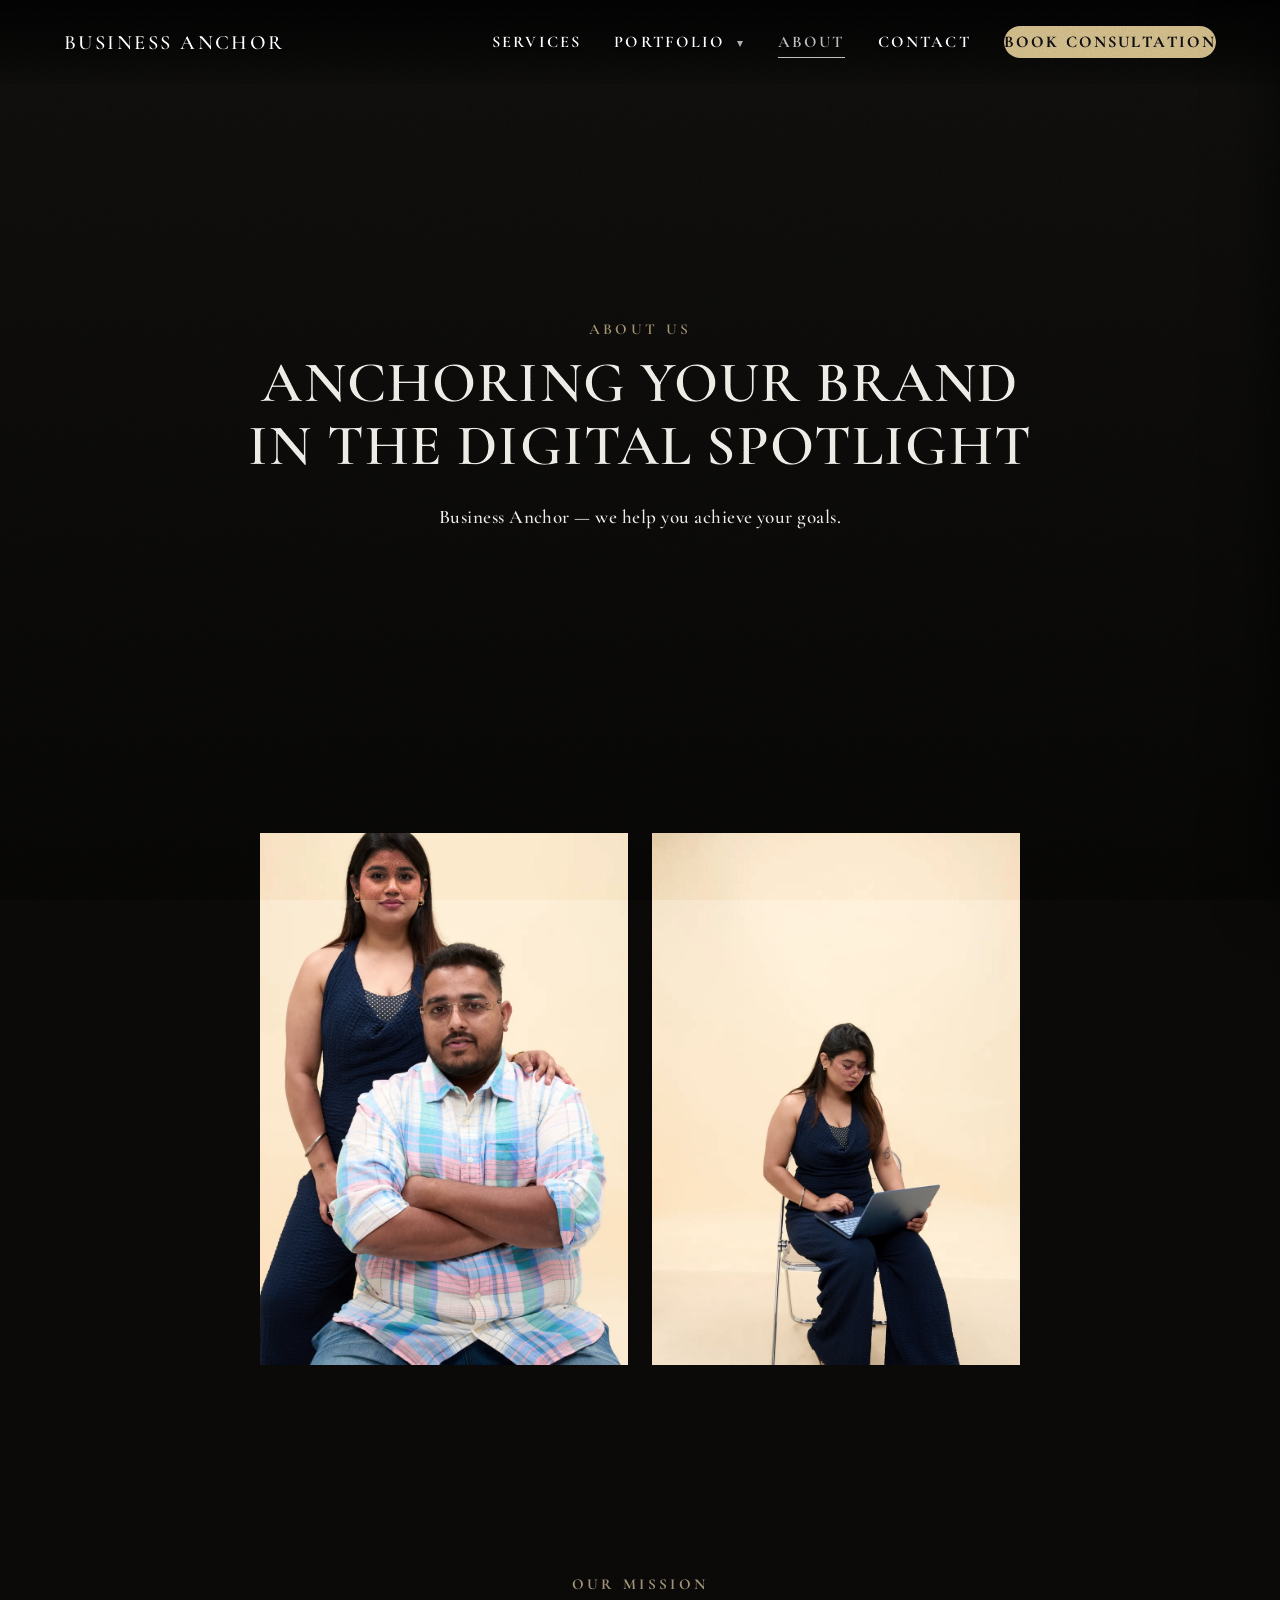
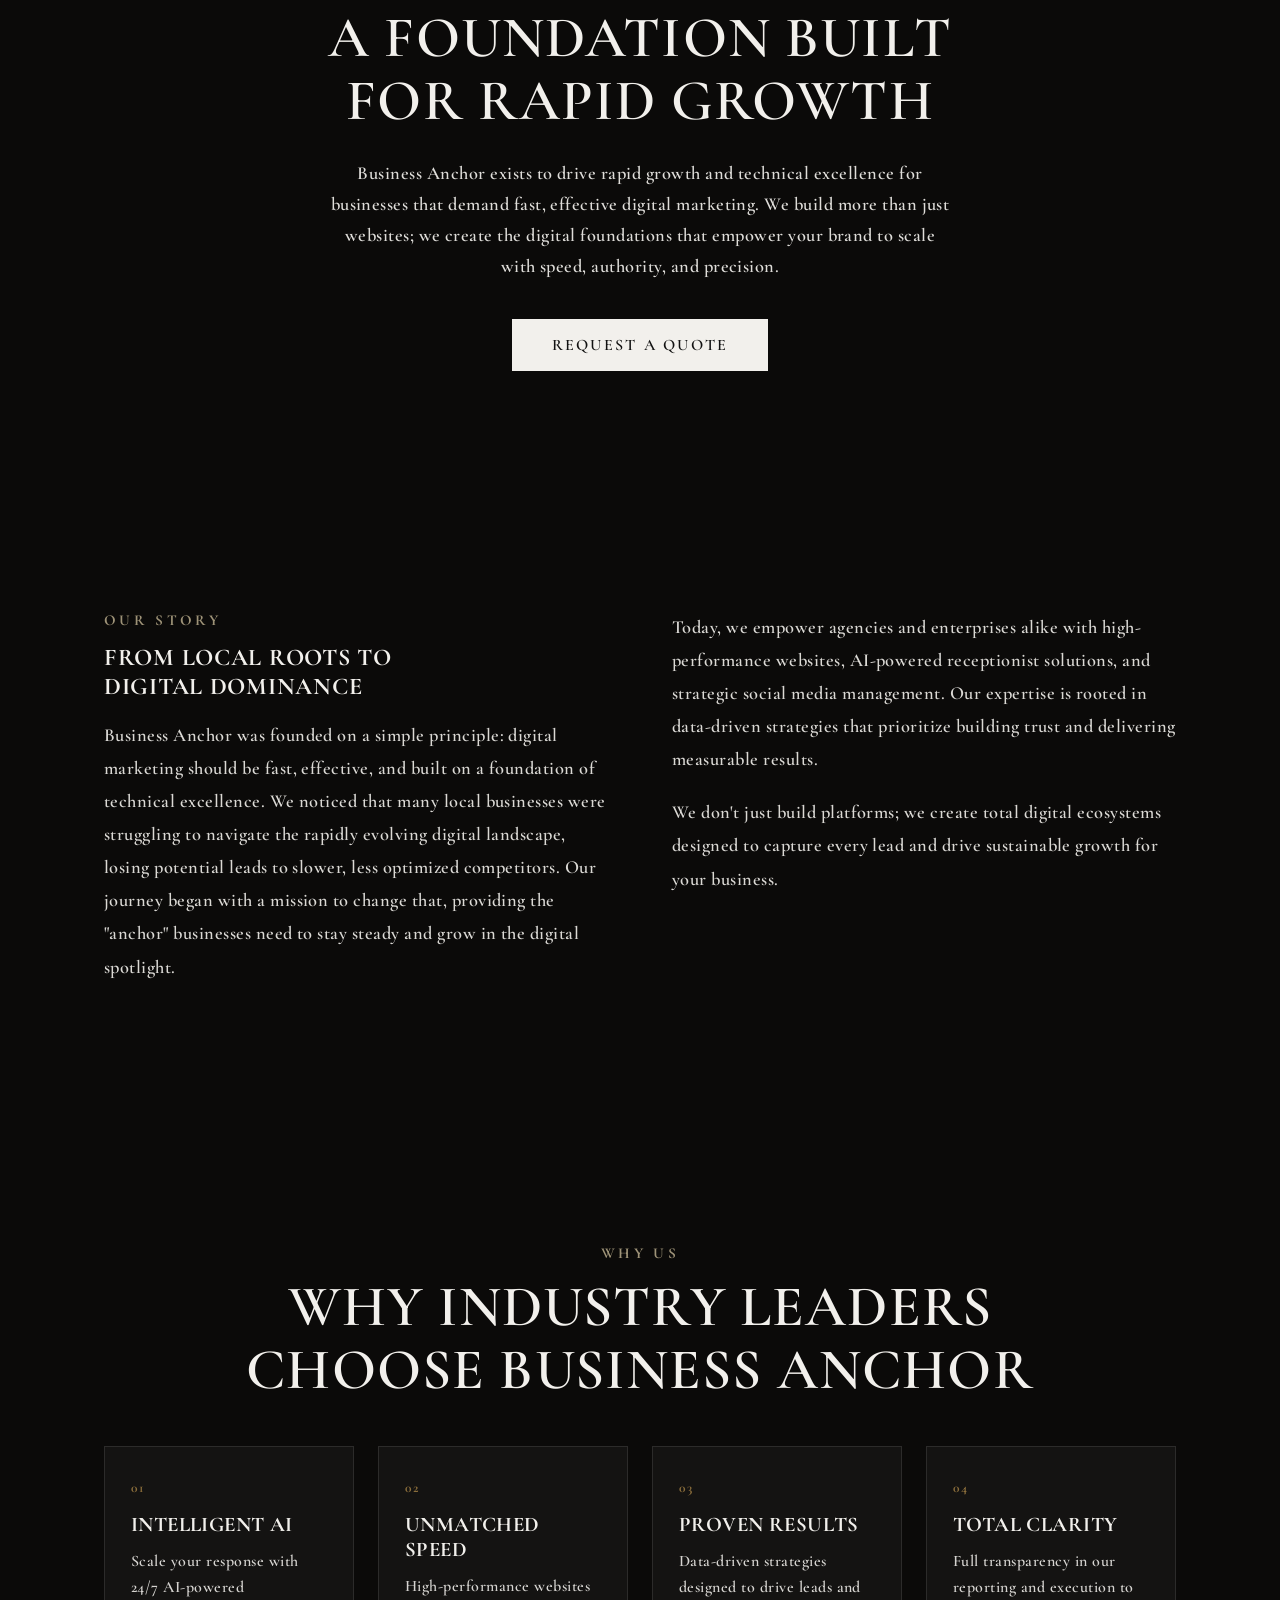
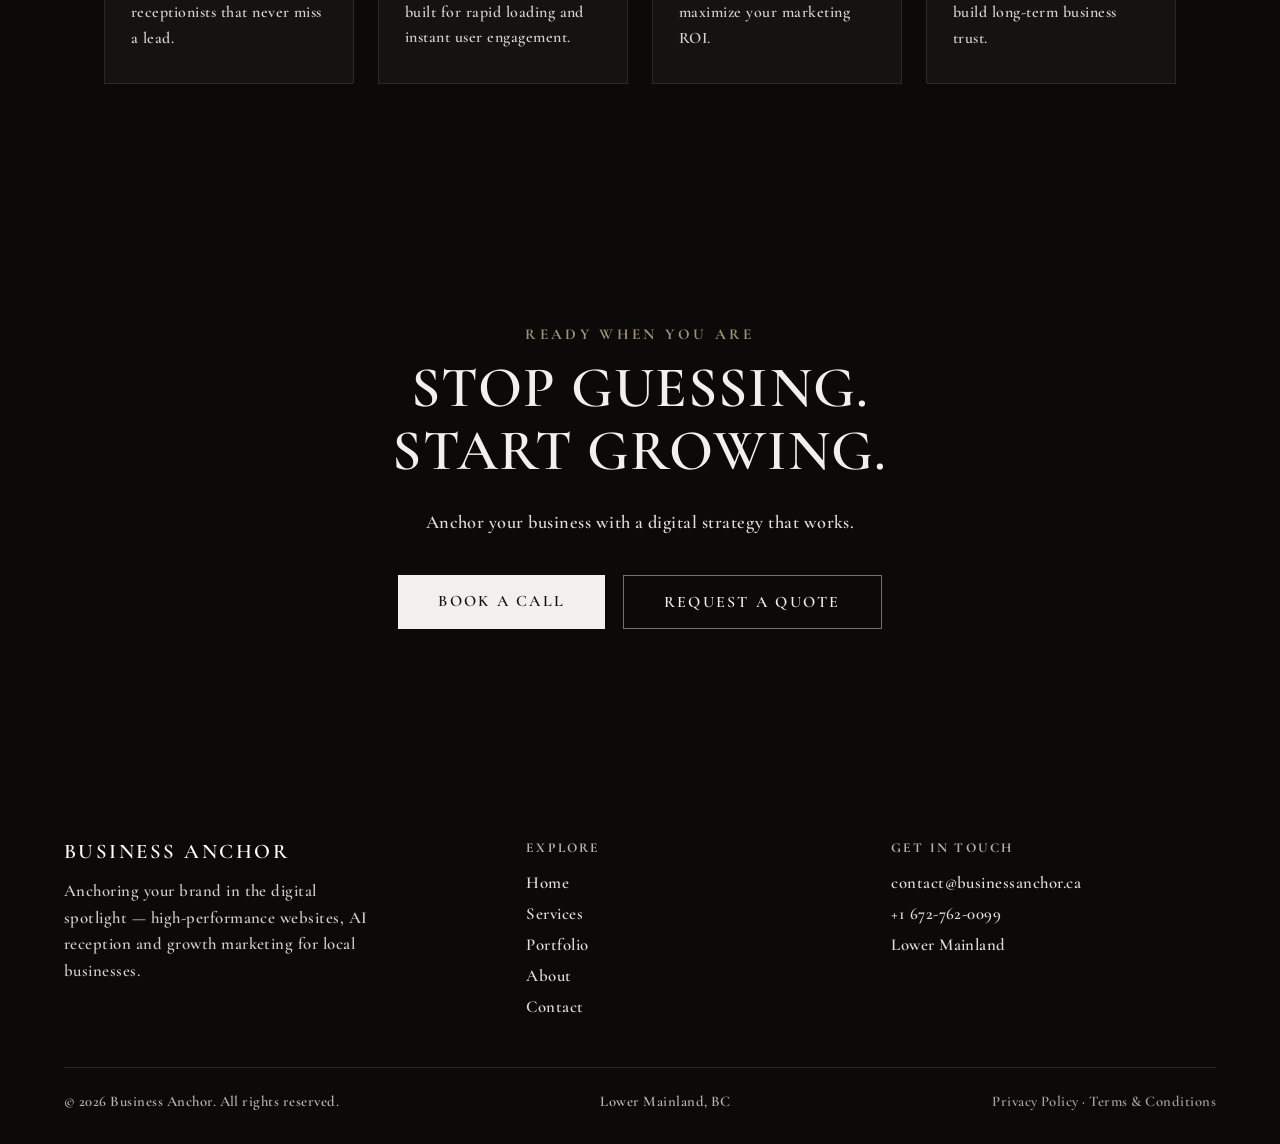
==== commit 835a7def: "Add files via upload" ====
--- a/about.html
+++ b/about.html
@@ -8,1192 +8,8 @@
 <link rel="preconnect" href="https://fonts.googleapis.com">
 <link rel="preconnect" href="https://fonts.gstatic.com" crossorigin>
 <link href="https://fonts.googleapis.com/css2?family=Cormorant+Garamond:wght@500;600;700&display=swap" rel="stylesheet">
+<link rel="stylesheet" href="style.css">
 <style>
-:root{
-  --ink:#111111;
-  --paper:#faf8f5;
-  --paper-2:#f2efe9;
-  --line: rgba(17,17,17,0.12);
-  --accent:#8a6d3b;
-  --nav-h: 84px;
-}
-*{box-sizing:border-box; margin:0; padding:0;}
-html{scroll-behavior:smooth;}
-body{
-  font-family:'Cormorant Garamond', serif;
-  font-weight:500;
-  font-style:normal;
-  letter-spacing:0.03em;
-  color:var(--ink);
-  background:var(--paper);
-  overflow-x:hidden;
-  -webkit-font-smoothing:antialiased;
-}
-img{max-width:100%; display:block;}
-a{color:inherit; text-decoration:none;}
-ul{list-style:none;}
-section{position:relative;}
-
-::selection{ background: var(--ink); color: var(--paper); }
-
-/* ---------- CINEMATIC CURSOR FOLLOWER (desktop / fine-pointer only) ---------- */
-.cursor-ready, .cursor-ready a, .cursor-ready button, .cursor-ready .btn,
-.cursor-ready input, .cursor-ready textarea, .cursor-ready select,
-.cursor-ready .work-item, .cursor-ready .faq-q, .cursor-ready .hamburger,
-.cursor-ready .city-chip, .cursor-ready label{
-  cursor:none;
-}
-.cine-cursor{
-  position:fixed; top:0; left:0; z-index:10001;
-  pointer-events:none;
-  display:flex; align-items:center; gap:8px;
-  transform: translate3d(-999px,-999px,0);
-  opacity:0;
-  transition: opacity .35s ease, transform .08s linear;
-  will-change: transform;
-}
-.cine-cursor.active{ opacity:1; }
-.cine-cursor-dot{
-  width:7px; height:7px; border-radius:50%;
-  background:#fff;
-  box-shadow: 0 0 0 1px rgba(0,0,0,0.55), 0 0 14px rgba(0,0,0,0.5);
-  transform: translate(-50%,-50%);
-}
-.cine-cursor-label{
-  color:#fff;
-  font-family:'Cormorant Garamond', serif;
-  font-size:0.82rem;
-  font-weight:600;
-  letter-spacing:0.15em;
-  text-transform:uppercase;
-  white-space:nowrap;
-  transform: translate(6px,-50%);
-  text-shadow: 0 1px 3px rgba(0,0,0,0.85), 0 0 12px rgba(0,0,0,0.6);
-}
-.cine-cursor.hover .cine-cursor-dot{ transform: translate(-50%,-50%) scale(2.4); }
-.cine-cursor.hover .cine-cursor-label{ letter-spacing:0.22em; }
-@media (max-width:900px), (pointer:coarse){
-  .cine-cursor{ display:none; }
-}
-
-/* ---------- PAPER GRAIN (whole site) ---------- */
-.grain-overlay{
-  position:fixed; inset:0;
-  width:100%; height:100%;
-  z-index:9999;
-  pointer-events:none;
-  background-image: url("data:image/svg+xml;utf8,<svg xmlns='http://www.w3.org/2000/svg' viewBox='0 0 180 180'><filter id='n'><feTurbulence type='fractalNoise' baseFrequency='0.9' numOctaves='2' stitchTiles='stitch'/><feColorMatrix type='matrix' values='0 0 0 0 0 0 0 0 0 0 0 0 0 0 0 0.2126 0.7152 0.0722 0 0'/></filter><rect width='100%25' height='100%25' filter='url(%23n)'/></svg>");
-  background-repeat: repeat;
-  background-size: 180px 180px;
-  mix-blend-mode: overlay;
-  opacity:0.55;
-}
-@media (max-width: 760px){
-  .grain-overlay{ opacity:0.4; }
-}
-
-/* ---------- SCROLL GRADIENT BACKDROP (rest of site, black/grey only) ---------- */
-.scroll-gradient{
-  position:fixed; inset:0;
-  z-index:-2;
-  pointer-events:none;
-}
-.sg-layer{
-  position:absolute; inset:0;
-  opacity:0;
-  transition: opacity 1.15s ease;
-  background: linear-gradient(180deg,#0c0c0c,#000);
-}
-.sg-layer.sg-active{ opacity:1; }
-
-/* ---------- NAV ---------- */
-.nav{
-  position:fixed; top:0; left:0; width:100%;
-  height:var(--nav-h);
-  display:flex; flex-wrap:nowrap; align-items:center; justify-content:space-between;
-  padding: 0 clamp(20px, 5vw, 64px);
-  z-index:1000;
-  background: linear-gradient(to bottom, rgba(0,0,0,0.8) 0%, rgba(0,0,0,0.45) 60%, rgba(0,0,0,0.05) 100%);
-  transition: background 0.45s ease, backdrop-filter 0.45s ease, box-shadow .45s ease, height .35s ease;
-}
-.nav.scrolled{
-  height:72px;
-  background: rgba(250,248,245,0.82);
-  backdrop-filter: blur(14px) saturate(140%);
-  -webkit-backdrop-filter: blur(14px) saturate(140%);
-  box-shadow: 0 1px 0 var(--line);
-}
-.nav.dark-page{ background: linear-gradient(to bottom, rgba(0,0,0,0.85) 0%, rgba(0,0,0,0.5) 60%, rgba(0,0,0,0.1) 100%); }
-.nav.dark-page.scrolled{ background: rgba(10,10,10,0.82); box-shadow: 0 1px 0 rgba(255,255,255,0.08); }
-.nav.dark-page.scrolled .logo,
-.nav.dark-page.scrolled .nav-links a,
-.nav.dark-page.scrolled .nav-dropdown-toggle{ color:#fff; text-shadow:none; }
-.nav.dark-page.scrolled .hamburger span{ background:#fff; }
-
-.nav .logo{
-  font-size: clamp(1.1rem, 1.6vw, 1.5rem);
-  font-weight:600;
-  letter-spacing:0.12em;
-  text-transform:uppercase;
-  color:#fff;
-  text-shadow: 0 1px 12px rgba(0,0,0,0.8), 0 1px 3px rgba(0,0,0,0.7);
-  transition: color .4s ease, text-shadow .4s ease;
-  white-space:nowrap;
-}
-.nav.scrolled .logo{ color:var(--ink); text-shadow:none; }
-
-.nav-links{
-  display:flex; flex-wrap:nowrap; gap: clamp(14px, 2.6vw, 48px);
-  align-items:center;
-}
-.nav-links a{
-  font-size: clamp(0.88rem, 1.3vw, 1.02rem);
-  text-transform:uppercase;
-  letter-spacing:0.13em;
-  font-weight:700;
-  color:#fff;
-  white-space:nowrap;
-  text-shadow: 0 1px 10px rgba(0,0,0,0.8), 0 1px 3px rgba(0,0,0,0.7);
-  position:relative;
-  padding: 6px 0;
-  transition:color .4s ease, text-shadow .4s ease, opacity .25s ease;
-}
-.nav-links a.current{ opacity:0.8; }
-.nav-links a.current::after{ width:100%; }
-.nav-links a::after{
-  content:'';
-  position:absolute; left:0; bottom:0; width:0; height:1px;
-  background:currentColor;
-  transition:width .35s ease;
-}
-.nav-links a:hover::after{ width:100%; }
-.nav-links a:hover{ opacity:0.85; }
-.nav.scrolled .nav-links a{ color:var(--ink); text-shadow:none; }
-
-.hamburger{
-  display:none;
-  flex-direction:column;
-  justify-content:center;
-  align-items:center;
-  gap:6px;
-  width:40px; height:40px;
-  background:none; border:none; cursor:pointer;
-  z-index:1200;
-}
-.hamburger span{
-  display:block; width:26px; height:2px;
-  background:#fff;
-  box-shadow: 0 1px 6px rgba(0,0,0,0.5);
-  transition: all .35s ease;
-}
-.nav.scrolled .hamburger span{ background:var(--ink); box-shadow:none; }
-.hamburger.active span:nth-child(1){ transform: translateY(8px) rotate(45deg); }
-.hamburger.active span:nth-child(2){ opacity:0; }
-.hamburger.active span:nth-child(3){ transform: translateY(-8px) rotate(-45deg); }
-
-.mobile-panel{
-  position:fixed; top:0; right:0;
-  width:min(78vw, 340px); height:100vh;
-  background: var(--paper);
-  z-index:1100;
-  display:flex; flex-direction:column;
-  align-items:flex-start;
-  justify-content:center;
-  gap:32px;
-  padding: 40px clamp(28px,8vw,48px);
-  transform: translateX(100%);
-  transition: transform .5s cubic-bezier(.77,0,.18,1);
-  box-shadow: -8px 0 40px rgba(0,0,0,0.15);
-}
-.mobile-panel.open{ transform: translateX(0); }
-.mobile-panel.dark-panel{ background:#0d0c0b; box-shadow: -8px 0 50px rgba(0,0,0,0.55); border-left:1px solid rgba(255,255,255,0.08); }
-.mobile-panel.dark-panel a, .mobile-panel.dark-panel button{ color:#f2f0ec; }
-.mobile-panel a, .mobile-panel button{
-  font-size: 1.6rem;
-  text-transform:uppercase;
-  letter-spacing:0.12em;
-  font-weight:600;
-  color:var(--ink);
-  background:none;
-  border:none;
-  padding:0;
-  font-family:inherit;
-  cursor:pointer;
-  text-align:left;
-}
-
-/* ---------- PORTFOLIO NAV DROPDOWN (desktop) ---------- */
-.nav-dropdown{ position:relative; }
-.nav-dropdown-toggle{
-  font: inherit;
-  background:none; border:none; cursor:pointer; padding:6px 0; margin:0;
-  font-size: clamp(0.88rem, 1.3vw, 1.02rem);
-  text-transform:uppercase;
-  letter-spacing:0.13em;
-  font-weight:700;
-  color:#fff;
-  white-space:nowrap;
-  text-shadow: 0 1px 10px rgba(0,0,0,0.8), 0 1px 3px rgba(0,0,0,0.7);
-  position:relative;
-  transition:color .4s ease, text-shadow .4s ease, opacity .25s ease;
-}
-.nav-dropdown-toggle .caret{ font-size:0.7em; margin-left:5px; opacity:0.75; display:inline-block; transition:transform .3s ease; }
-.nav-dropdown.open .nav-dropdown-toggle .caret{ transform:rotate(180deg); }
-.nav-dropdown-toggle::after{
-  content:'';
-  position:absolute; left:0; bottom:0; width:0; height:1px;
-  background:currentColor;
-  transition:width .35s ease;
-}
-.nav-dropdown-toggle.current{ opacity:0.8; }
-.nav-dropdown-toggle.current::after{ width:100%; }
-.nav-dropdown.open .nav-dropdown-toggle::after{ width:100%; }
-.nav-dropdown-toggle:hover{ opacity:0.85; }
-.nav.scrolled .nav-dropdown-toggle{ color:var(--ink); text-shadow:none; }
-.nav-dropdown-menu{
-  position:absolute; top:calc(100% + 16px); left:50%;
-  transform:translateX(-50%) translateY(6px);
-  background:#141312; border:1px solid rgba(255,255,255,0.14); border-radius:6px;
-  padding:34px 0 10px; min-width:200px;
-  opacity:0; visibility:hidden; pointer-events:none;
-  transition: opacity .25s ease, transform .25s ease, visibility 0s linear .25s;
-  box-shadow:0 20px 44px rgba(0,0,0,0.5);
-  z-index:1300;
-}
-.nav-dropdown.open .nav-dropdown-menu{
-  opacity:1; visibility:visible; pointer-events:auto; transform:translateX(-50%) translateY(0);
-  transition: opacity .25s ease, transform .25s ease;
-}
-.nav-dropdown-menu a{
-  display:block; padding:12px 26px; font-size:0.9rem; letter-spacing:0.07em;
-  text-transform:uppercase; font-weight:600; color:#f2f0ec; opacity:0.85;
-  white-space:nowrap; text-shadow:none;
-  transition:opacity .2s ease, color .2s ease, background .2s ease;
-}
-.nav-dropdown-menu a:hover{ opacity:1; color:#d9c9a3; background:rgba(255,255,255,0.05); }
-.nav-dropdown-menu-close{
-  position:absolute; top:6px; right:8px;
-  width:24px; height:24px; border-radius:50%;
-  background:none; border:none; color:#f2f0ec; opacity:0.6;
-  font-size:1.15rem; line-height:1; cursor:pointer;
-  display:flex; align-items:center; justify-content:center;
-  transition:opacity .2s ease, background .2s ease;
-}
-.nav-dropdown-menu-close:hover{ opacity:1; background:rgba(255,255,255,0.08); }
-
-/* ---------- PORTFOLIO POPUP (mobile) ---------- */
-.portfolio-popup{
-  position:fixed; inset:0; z-index:9000;
-  display:flex; align-items:center; justify-content:center;
-  opacity:0; visibility:hidden;
-  transition:opacity .3s ease, visibility 0s linear .3s;
-}
-.portfolio-popup.open{ opacity:1; visibility:visible; transition:opacity .3s ease; }
-.portfolio-popup-scrim{ position:absolute; inset:0; background:rgba(0,0,0,0.72); backdrop-filter:blur(4px); -webkit-backdrop-filter:blur(4px); }
-.portfolio-popup-panel{
-  position:relative; background:#141312; border:1px solid rgba(255,255,255,0.12);
-  border-radius:8px; padding:40px 32px; max-width:360px; width:88%; text-align:center;
-  transform:translateY(14px) scale(0.97); opacity:0; transition:transform .35s cubic-bezier(.2,.7,.2,1), opacity .35s ease;
-}
-.portfolio-popup.open .portfolio-popup-panel{ transform:translateY(0) scale(1); opacity:1; }
-.portfolio-popup-panel h3{ margin-top:8px; }
-.portfolio-popup-close{
-  position:absolute; top:12px; right:14px; background:none; border:none;
-  color:#fff; font-size:1.7rem; line-height:1; cursor:pointer; opacity:0.7; padding:6px;
-}
-.portfolio-popup-close:hover{ opacity:1; }
-.portfolio-popup-links{ display:flex; flex-direction:column; gap:14px; margin-top:26px; }
-.portfolio-popup-links a{
-  padding:15px; border:1px solid rgba(255,255,255,0.18); border-radius:5px;
-  font-size:1.05rem; letter-spacing:0.04em; font-weight:600; color:#f2f0ec;
-  transition:border-color .2s ease, color .2s ease, background .2s ease;
-}
-.portfolio-popup-links a:hover{ border-color:#8a6d3b; color:#d9c9a3; background:rgba(138,109,59,0.08); }
-.scrim{
-  position:fixed; inset:0; background:rgba(0,0,0,0.4);
-  z-index:1050; opacity:0; pointer-events:none;
-  transition:opacity .4s ease;
-}
-.scrim.open{ opacity:1; pointer-events:auto; }
-
-/* ---------- HERO (index only) ---------- */
-.hero{
-  position:relative;
-  width:100%; height:100svh; min-height:480px;
-  overflow:hidden;
-  display:flex; align-items:center; justify-content:center;
-  background:#000;
-}
-.hero video{
-  position:absolute; top:50%; left:50%;
-  min-width:100%; min-height:100%;
-  width:auto; height:auto;
-  transform: translate(-50%,-50%);
-  object-fit:cover;
-  filter: saturate(0.82) contrast(1.06) brightness(0.92);
-}
-.hero::before{
-  content:'';
-  position:absolute; inset:0;
-  background: linear-gradient(180deg, rgba(0,0,0,0.58) 0%, rgba(0,0,0,0.28) 35%, rgba(0,0,0,0.72) 100%);
-  z-index:1;
-}
-.hero::after{
-  content:'';
-  position:absolute; inset:0;
-  background: linear-gradient(75deg, rgba(0,0,0,0.72) 0%, rgba(0,0,0,0.4) 28%, rgba(0,0,0,0) 55%);
-  z-index:1;
-}
-.hero-bottom{
-  position:absolute; z-index:2;
-  left: clamp(20px, 6vw, 64px);
-  bottom: clamp(50px, 9vw, 90px);
-  display:flex; flex-direction:column;
-  align-items:flex-start;
-  gap: clamp(22px, 3vw, 34px);
-  max-width: 640px;
-}
-@media (max-height:440px) and (orientation:landscape){
-  .hero-bottom{ bottom:18px; gap:12px; }
-  .hero-cta{ padding:10px 26px; font-size:0.85rem; }
-  .hero-scroll-cue{ display:none; }
-}
-/* Edge-to-edge landscape video on phones: the video keeps its native 16:9 shape
-   at full viewport width (zero letterboxing/cropping) and content flows below it,
-   instead of being force-cropped to cover a tall portrait screen. Desktop is untouched. */
-@media (max-width:760px){
-  .hero{
-    height:auto; min-height:0;
-    display:block;
-    padding-top:0;
-  }
-  .hero video{
-    position:relative; top:auto; left:auto; transform:none;
-    display:block;
-    width:100%; height:auto;
-    min-width:0; min-height:0;
-    aspect-ratio: 16/9;
-    object-fit:cover;
-  }
-  .hero::before, .hero::after{ display:none; }
-  .hero-bottom{
-    position:relative; z-index:2;
-    left:auto; bottom:auto;
-    padding: 28px 20px clamp(36px, 9vw, 56px);
-    max-width:none;
-  }
-  .hero-scroll-cue{ display:none; }
-}
-.hero-text{
-  position:relative;
-  color:#fff;
-  text-align:left;
-  font-size: clamp(1.5rem, 3.6vw, 2.7rem);
-  font-weight:500;
-  letter-spacing:0.04em;
-  line-height:1.28;
-  text-shadow: 0 2px 24px rgba(0,0,0,0.75), 0 1px 5px rgba(0,0,0,0.7);
-  max-width: 620px;
-}
-.hero-line{
-  display:block;
-  overflow:hidden;
-}
-.hero-line span{
-  display:block;
-  transform: translateY(115%);
-  transition: transform 1.1s cubic-bezier(.16,.84,.24,1);
-}
-.hero.in-view .hero-line:nth-child(1) span{ transition-delay:.15s; }
-.hero.in-view .hero-line:nth-child(2) span{ transition-delay:.32s; }
-.hero.in-view .hero-line span{ transform: translateY(0); }
-.hero-cta{
-  opacity:0;
-  transform: translateY(18px);
-  transition: opacity .9s cubic-bezier(.2,.7,.2,1) .58s, transform .9s cubic-bezier(.2,.7,.2,1) .58s, background .3s ease, color .3s ease, box-shadow .3s ease;
-}
-.hero.in-view .hero-cta{ opacity:1; transform: translateY(0); }
-.hero-scroll-cue{
-  position:absolute; left:50%; bottom:38px; z-index:2;
-  width:26px; height:42px;
-  border:1.5px solid rgba(255,255,255,0.55);
-  border-radius:14px;
-  transform: translateX(-50%);
-  opacity:0;
-  transition: opacity .8s ease 1.1s;
-}
-.hero.in-view .hero-scroll-cue{ opacity:1; }
-.hero-scroll-cue span{
-  position:absolute; top:8px; left:50%;
-  width:4px; height:4px;
-  margin-left:-2px;
-  background:#fff;
-  border-radius:50%;
-  animation: scrollCue 1.8s ease-in-out infinite;
-}
-@keyframes scrollCue{
-  0%{ transform:translateY(0); opacity:1; }
-  70%{ opacity:0.3; }
-  100%{ transform:translateY(16px); opacity:0; }
-}
-@media (max-width:600px){
-  .hero-scroll-cue{ bottom:26px; width:22px; height:36px; }
-}
-
-/* ---------- SECTION HEADERS ---------- */
-.eyebrow{
-  font-size:0.95rem;
-  letter-spacing:0.22em;
-  text-transform:uppercase;
-  font-weight:700;
-  opacity:0.85;
-  margin-bottom:14px;
-  display:block;
-}
-.section-heading{
-  font-size: clamp(2.1rem, 5vw, 3.6rem);
-  font-weight:600;
-  letter-spacing:0.02em;
-  line-height:1.1;
-  text-transform:uppercase;
-}
-.section-inner{
-  max-width:1200px; margin:0 auto;
-  padding: 0 clamp(20px, 6vw, 64px);
-}
-
-/* ---------- SERVICES BANNER (index page2 — unchanged) ---------- */
-.services-banner{
-  position:relative;
-  width:100%;
-  padding: clamp(90px, 16vw, 170px) 0 clamp(70px, 12vw, 130px);
-  background:
-    radial-gradient(ellipse at 20% 20%, rgba(138,109,59,0.35), transparent 55%),
-    radial-gradient(ellipse at 80% 85%, rgba(255,255,255,0.06), transparent 50%),
-    linear-gradient(150deg, rgba(28,26,23,0.72) 0%, rgba(16,15,13,0.8) 55%, rgba(5,5,5,0.88) 100%);
-  color:#fff;
-  overflow:hidden;
-}
-.services-banner::before{
-  content:'';
-  position:absolute; inset:0;
-  background-image:
-    repeating-linear-gradient(115deg, rgba(255,255,255,0.035) 0px, rgba(255,255,255,0.035) 1px, transparent 1px, transparent 90px);
-  opacity:0.6;
-  z-index:1;
-}
-.services-visuals{
-  position:absolute; inset:0;
-  z-index:2;
-  overflow:hidden;
-  pointer-events:none;
-}
-.float-img{
-  position:absolute;
-  will-change: transform;
-  transition: transform .25s cubic-bezier(.2,.7,.2,1);
-  filter: drop-shadow(0 25px 40px rgba(0,0,0,0.55));
-  opacity:0.9;
-}
-.float-img img{ display:block; width:100%; height:auto; }
-.fi-man{ width:min(15vw,190px); top:6%; left:6%; }
-.fi-phone{ width:min(16vw,205px); bottom:8%; left:11%; }
-.fi-megaphone{ width:min(17vw,215px); top:10%; right:7%; }
-.fi-mouths{ width:min(14vw,175px); bottom:6%; right:10%; }
-
-.services-banner::after{
-  content:'';
-  position:absolute; inset:0;
-  z-index:3;
-  background:
-    radial-gradient(ellipse at 50% 45%, rgba(5,5,5,0.78) 0%, rgba(5,5,5,0.55) 38%, rgba(5,5,5,0.25) 62%, rgba(5,5,5,0.05) 100%),
-    linear-gradient(180deg, rgba(5,5,5,0.5) 0%, rgba(5,5,5,0.15) 22%, rgba(5,5,5,0.15) 78%, rgba(5,5,5,0.55) 100%);
-  pointer-events:none;
-}
-.services-banner .section-inner{ position:relative; z-index:4; text-align:center; }
-.services-banner .eyebrow{ opacity:0.85; color:#d9c9a3; text-shadow: 0 2px 18px rgba(0,0,0,0.6); }
-.services-banner .section-heading{ text-shadow: 0 4px 30px rgba(0,0,0,0.65); }
-.services-banner p.lead{
-  max-width:640px; margin: 22px auto 0;
-  font-size: clamp(1.05rem, 1.6vw, 1.3rem);
-  font-weight:600;
-  opacity:0.95;
-  line-height:1.6;
-  text-shadow: 0 2px 16px rgba(0,0,0,0.6);
-}
-
-.visuals-track{ display:flex; }
-.dup-set{ display:none; }
-@media (max-width: 760px){
-  .services-banner{ padding-bottom: clamp(150px, 46vw, 210px); }
-  .services-grid{ margin-top: -18px; }
-  .dup-set{ display:contents; }
-  .services-visuals{ display:flex; align-items:center; inset:auto; top:auto; bottom:18px; left:0; width:100%; transform:none; }
-  .visuals-track{
-    gap: 20px;
-    animation: marquee-scroll 16s linear infinite;
-    padding: 0 20px;
-  }
-  .float-img{ position:static; width:84px !important; flex:0 0 auto; opacity:0.55; transition:none; filter: drop-shadow(0 10px 18px rgba(0,0,0,0.55)); }
-  .services-banner::after{
-    background:
-      radial-gradient(ellipse at 50% 32%, rgba(5,5,5,0.85) 0%, rgba(5,5,5,0.65) 40%, rgba(5,5,5,0.3) 65%, rgba(5,5,5,0.1) 100%),
-      linear-gradient(180deg, rgba(5,5,5,0.55) 0%, rgba(5,5,5,0.2) 26%, rgba(5,5,5,0.35) 70%, rgba(5,5,5,0.8) 100%);
-  }
-}
-@keyframes marquee-scroll{
-  from{ transform: translateX(0); }
-  to{ transform: translateX(-50%); }
-}
-
-/* ---------- CINEMATIC 3D ENTRANCE (Page 2 decorative icons) ---------- */
-.cine-visuals{
-  position:absolute; inset:0;
-  z-index:2;
-  pointer-events:none;
-  perspective: 1600px;
-}
-.cine-item{
-  position:absolute;
-  width: clamp(64px, 8.5vw, 132px);
-  will-change: transform, opacity;
-  opacity:0;
-  filter: drop-shadow(0 18px 30px rgba(0,0,0,0.45));
-  transform: translate3d(0,0,0);
-}
-.cine-item img{ width:100%; height:auto; display:block; }
-.cine-left:nth-of-type(1){ top:16%; left:2%; }
-.cine-left:nth-of-type(2){ top:42%; left:4%; }
-.cine-left:nth-of-type(3){ top:70%; left:1%; }
-.cine-right:nth-of-type(1){ top:14%; right:2%; }
-.cine-right:nth-of-type(2){ top:40%; right:4%; }
-.cine-right:nth-of-type(3){ top:68%; right:1%; }
-
-/* Lightweight mobile version: simple fade/rise reveal (no per-frame scroll JS) */
-@media (max-width:760px){
-  .cine-visuals{
-    position:relative; inset:auto;
-    display:flex; align-items:center; justify-content:center;
-    gap: 22px;
-    flex-wrap:wrap;
-    padding: 18px clamp(20px,8vw,40px) 4px;
-    perspective:none;
-  }
-  .cine-item{
-    position:static;
-    width: 40px;
-    opacity:0;
-    transform: translateY(22px);
-    transition: opacity .7s cubic-bezier(.16,.84,.24,1), transform .7s cubic-bezier(.16,.84,.24,1);
-    filter: drop-shadow(0 8px 14px rgba(0,0,0,0.4));
-  }
-  .cine-visuals.cine-in .cine-item{
-    opacity:0.92;
-    transform: translateY(0);
-  }
-  .cine-visuals.cine-in .cine-item:nth-child(2){ transition-delay:.07s; }
-  .cine-visuals.cine-in .cine-item:nth-child(3){ transition-delay:.14s; }
-  .cine-visuals.cine-in .cine-item:nth-child(4){ transition-delay:.21s; }
-  .cine-visuals.cine-in .cine-item:nth-child(5){ transition-delay:.28s; }
-  .cine-visuals.cine-in .cine-item:nth-child(6){ transition-delay:.35s; }
-}
-
-.services-grid{
-  max-width:1200px; margin: -70px auto 0;
-  padding: 0 clamp(20px, 6vw, 64px) 0;
-  position:relative; z-index:3;
-  display:grid;
-  grid-template-columns: repeat(3, 1fr);
-  gap: 28px;
-  perspective: 1600px;
-}
-.service-card{
-  position:relative;
-  background:
-    radial-gradient(ellipse at 15% 10%, rgba(17,17,17,0.025), transparent 55%),
-    radial-gradient(ellipse at 85% 90%, rgba(17,17,17,0.025), transparent 55%),
-    var(--paper);
-  border:1px solid var(--line);
-  padding: 40px 32px;
-  box-shadow: 0 1px 0 rgba(255,255,255,0.6) inset, 0 20px 50px rgba(0,0,0,0.12);
-  transition: transform .9s cubic-bezier(.22,1.4,.36,1), box-shadow .5s ease, opacity .6s ease;
-  transform-style: preserve-3d;
-  will-change: transform;
-  opacity:0;
-  --rot:0deg;
-  transform: perspective(1600px) translateY(90px) rotateX(30deg) rotateZ(var(--rot)) scale(0.88);
-}
-.service-card:nth-child(1){ --rot:-4deg; }
-.service-card:nth-child(2){ --rot:3deg; }
-.service-card:nth-child(3){ --rot:-2.5deg; }
-.service-card::before{
-  content:'';
-  position:absolute; top:-9px; left:0; right:0; height:16px;
-  background:var(--paper);
-  clip-path: polygon(0% 100%,0.0% 100%,3.8% 36%,7.7% 100%,11.5% 47%,15.4% 100%,19.2% 41%,23.1% 100%,26.9% 49%,30.8% 100%,34.6% 49%,38.5% 100%,42.3% 30%,46.2% 100%,50.0% 28%,53.8% 100%,57.7% 56%,61.5% 100%,65.4% 37%,69.2% 100%,73.1% 36%,76.9% 100%,80.8% 62%,84.6% 100%,88.5% 44%,92.3% 100%,96.2% 56%,100.0% 100%,100% 100%);
-  filter: drop-shadow(0 3px 2px rgba(0,0,0,0.12));
-}
-.service-card.in-view{
-  opacity:1;
-  transform: perspective(1600px) translateY(0) rotateX(var(--tx,0deg)) rotateY(var(--ty,0deg)) rotateZ(0deg) scale(1);
-}
-.service-card.in-view:nth-child(1){ transition-delay: .02s; }
-.service-card.in-view:nth-child(2){ transition-delay: .13s; }
-.service-card.in-view:nth-child(3){ transition-delay: .24s; }
-.service-card:hover{ box-shadow: 0 1px 0 rgba(255,255,255,0.6) inset, 0 30px 70px rgba(0,0,0,0.2); transition: transform .12s linear, box-shadow .5s ease; }
-.service-num{
-  font-size:0.9rem; letter-spacing:0.18em; color:var(--accent); font-weight:600;
-  margin-bottom:18px; display:block;
-}
-.service-card h3{
-  font-size:1.55rem; font-weight:600; text-transform:uppercase; letter-spacing:0.03em;
-  margin-bottom:14px;
-}
-.service-card p{
-  font-size:1.08rem; font-weight:600; line-height:1.65; opacity:0.85;
-}
-.services-pad{ height: clamp(60px, 10vw, 110px); background: linear-gradient(180deg, #050403 0%, #0b0a09 100%); }
-
-/* =========================================================
-   REST OF SITE — dark / grey zones with scroll-driven backdrop
-   ========================================================= */
-.zone{ position:relative; color:#f2f0ec; }
-.zone .eyebrow{ color:#b9ac8c; }
-.zone-inner{ max-width:1200px; margin:0 auto; padding: clamp(80px,12vw,140px) clamp(20px,6vw,64px); }
-.zone-inner.tight{ padding-top: clamp(60px,9vw,100px); padding-bottom: clamp(60px,9vw,100px); }
-
-/* ---------- PAGE 3 DECORATIVE BACKGROUND (Work section — appears on scroll) ---------- */
-.page3-deco{
-  position:absolute; inset:0;
-  z-index:0;
-  overflow:hidden;
-  pointer-events:none;
-}
-.page3-deco .deco-top{
-  position:absolute; top:0; left:0;
-  width:100%; max-width:1400px;
-  opacity:0;
-  transform: translateY(-34px);
-  transition: opacity 1.1s cubic-bezier(.2,.7,.2,1), transform 1.1s cubic-bezier(.2,.7,.2,1);
-}
-.page3-deco .deco-top img{ width:100%; height:auto; display:block; opacity:0.9; }
-.page3-deco::after{
-  content:'';
-  position:absolute; top:0; left:0; right:0;
-  height: 420px;
-  background: linear-gradient(180deg, rgba(5,5,4,0.62) 0%, rgba(5,5,4,0.32) 45%, rgba(5,5,4,0) 100%);
-  z-index:1;
-  pointer-events:none;
-}
-.page3-deco .deco-books{
-  position:absolute; bottom:0; left:0;
-  width: clamp(110px, 11vw, 190px);
-  opacity:0;
-  transform: translateY(40px);
-  transition: opacity 1.1s cubic-bezier(.2,.7,.2,1) .15s, transform 1.1s cubic-bezier(.2,.7,.2,1) .15s;
-  filter: drop-shadow(0 20px 30px rgba(0,0,0,0.5));
-}
-.page3-deco .deco-pen{
-  position:absolute; bottom:0; right:0;
-  width: clamp(130px, 13vw, 220px);
-  opacity:0;
-  transform: translateY(40px) rotate(6deg);
-  transition: opacity 1.1s cubic-bezier(.2,.7,.2,1) .3s, transform 1.1s cubic-bezier(.2,.7,.2,1) .3s;
-  filter: drop-shadow(0 20px 30px rgba(0,0,0,0.5));
-}
-.page3-deco .deco-books img, .page3-deco .deco-pen img{ width:100%; height:auto; display:block; }
-.page3-deco.in-view .deco-top{ opacity:0.85; transform:translateY(0); }
-.page3-deco.in-view .deco-books{ opacity:0.95; transform:translateY(0); }
-.page3-deco.in-view .deco-pen{ opacity:0.95; transform:translateY(0) rotate(6deg); }
-.page3-section .zone-inner{ position:relative; z-index:2; }
-@media (max-width:760px){
-  .page3-deco.in-view .deco-top{ opacity:0.35; }
-  .page3-deco .deco-books{ width:90px; }
-  .page3-deco .deco-pen{ width:110px; }
-}
-
-/* ---------- WORK (index) ---------- */
-.work-intro{ display:flex; justify-content:space-between; align-items:flex-end; flex-wrap:wrap; gap:20px; margin-bottom:56px; }
-.work-intro p{ max-width:420px; font-size:1.12rem; font-weight:600; line-height:1.6; opacity:0.85; }
-.work-grid{
-  display:grid;
-  grid-template-columns: repeat(2, 1fr);
-  gap: 4px;
-}
-.work-item{
-  position:relative;
-  aspect-ratio: 4/3;
-  overflow:hidden;
-  background: linear-gradient(135deg, #232220, #151413);
-  display:flex; align-items:flex-end;
-  cursor:pointer;
-  text-decoration:none; color:inherit;
-}
-.work-item-wide{
-  grid-column: 1 / -1;
-  aspect-ratio: 21/9;
-}
-@media (max-width:760px){
-  .work-item-wide{ aspect-ratio: 4/3; }
-}
-.work-item .work-img{
-  position:absolute; inset:0;
-  width:100%; height:100%;
-  object-fit:cover;
-  filter: grayscale(0.15) brightness(0.78) contrast(1.05);
-  transition: transform .6s cubic-bezier(.2,.8,.2,1), filter .4s ease;
-}
-.work-item .tint{
-  position:absolute; inset:0;
-  background: linear-gradient(180deg, rgba(10,9,8,0.05) 0%, rgba(10,9,8,0.15) 55%, rgba(6,5,4,0.75) 100%);
-}
-.work-item:hover .work-img{ transform:scale(1.07); filter: grayscale(0) brightness(0.85) contrast(1.05); }
-.work-item .info{
-  position:relative; z-index:2; width:100%;
-  padding: 26px 30px;
-  color:#fff;
-  background: linear-gradient(to top, rgba(0,0,0,0.65), transparent);
-}
-.work-item .info span{ font-size:0.85rem; letter-spacing:0.15em; text-transform:uppercase; font-weight:700; opacity:0.95; }
-.work-item .info h3{ font-size:1.7rem; font-weight:600; margin-top:6px; text-transform:uppercase; letter-spacing:0.02em; }
-
-/* ---------- LOGO / BRANDING GRID ---------- */
-.logo-intro{ margin-top:90px; }
-.logo-grid{
-  display:grid;
-  grid-template-columns: repeat(4, 1fr);
-  gap: 4px;
-}
-.logo-item{
-  position:relative;
-  aspect-ratio: 4/5;
-  overflow:hidden;
-  border-radius:2px;
-  background: linear-gradient(135deg, #232220, #151413);
-}
-.logo-item-tall{ grid-row: span 2; aspect-ratio: 4/9.4; }
-.logo-item .logo-img{
-  position:absolute; inset:0;
-  width:100%; height:100%;
-  object-fit:cover;
-  transition: transform .6s cubic-bezier(.2,.8,.2,1);
-}
-.logo-item:hover .logo-img{ transform:scale(1.06); }
-.logo-item .logo-tint{
-  position:absolute; inset:0;
-  background: linear-gradient(to top, rgba(0,0,0,0.72) 0%, rgba(0,0,0,0) 34%);
-  pointer-events:none;
-}
-.logo-item .logo-name{
-  position:absolute; left:0; right:0; bottom:0; z-index:2;
-  padding: 18px 20px;
-  color:#fff;
-  font-size:0.98rem;
-  font-weight:700;
-  letter-spacing:0.04em;
-  text-shadow: 0 2px 10px rgba(0,0,0,0.6);
-}
-@media (max-width:900px){
-  .logo-grid{ grid-template-columns: repeat(3, 1fr); }
-}
-@media (max-width:760px){
-  .logo-grid{ grid-template-columns: repeat(2, 1fr); }
-  .logo-item-tall{ grid-row: span 1; aspect-ratio: 4/5; }
-  .logo-intro{ margin-top:60px; }
-}
-
-/* ---------- PORTFOLIO SUBSECTION LABELS (Website / Logo / Content Writing) ---------- */
-.subsection-intro{ margin-bottom:32px; }
-.subsection-intro .eyebrow{
-  font-size:0.85rem;
-  padding-bottom:12px;
-  border-bottom: 1px solid rgba(255,255,255,0.16);
-  display:inline-block;
-}
-
-/* ---------- CONTENT WRITING GRID ---------- */
-.content-grid{
-  display:grid;
-  grid-template-columns: repeat(2, 1fr);
-  gap: 4px;
-}
-.content-card{
-  position:relative;
-  padding: clamp(28px, 3.2vw, 40px);
-  background: linear-gradient(135deg, #201e1b, #131211);
-  border-radius:2px;
-  display:flex; flex-direction:column; gap:18px;
-}
-.content-tag{
-  font-size:0.85rem; letter-spacing:0.15em; text-transform:uppercase;
-  font-weight:700; color:#d9c9a3; opacity:0.95;
-}
-.content-card p{
-  font-size:1.15rem; font-weight:500; line-height:1.6;
-  font-style:italic; opacity:0.92;
-}
-@media (max-width:760px){
-  .content-grid{ grid-template-columns:1fr; }
-}
-
-/* ---------- CONTENT CREATION VIDEO GRID ---------- */
-.video-grid{
-  display:grid;
-  grid-template-columns: repeat(3, 1fr);
-  gap: 18px;
-  margin-top: 28px;
-}
-.video-card{
-  position:relative;
-  aspect-ratio: 9 / 16;
-  border-radius:4px;
-  overflow:hidden;
-  background:#000;
-}
-.video-card video{
-  position:absolute; inset:0;
-  width:100%; height:100%;
-  object-fit:cover; display:block;
-}
-.video-card-tag{
-  position:absolute; top:14px; left:14px;
-  font-size:0.72rem; letter-spacing:0.14em; text-transform:uppercase;
-  font-weight:700; color:#f2f0ec;
-  background:rgba(10,9,8,0.55); backdrop-filter:blur(3px);
-  padding:6px 12px; border-radius:2px; z-index:2;
-}
-.video-sound-btn{
-  position:absolute; bottom:14px; right:14px; z-index:2;
-  width:42px; height:42px; border-radius:50%;
-  background:rgba(10,9,8,0.6); border:1px solid rgba(255,255,255,0.28);
-  display:flex; align-items:center; justify-content:center;
-  cursor:pointer; backdrop-filter:blur(3px);
-  transition: background .2s ease, border-color .2s ease, transform .2s ease;
-}
-.video-sound-btn:hover{ border-color:#d9c9a3; transform:scale(1.06); }
-.video-sound-btn svg{ width:19px; height:19px; }
-.video-sound-btn .icon-muted{ display:block; fill:#fff; }
-.video-sound-btn .icon-unmuted{ display:none; fill:#d9c9a3; }
-.video-sound-btn.unmuted .icon-muted{ display:none; }
-.video-sound-btn.unmuted .icon-unmuted{ display:block; }
-@media (max-width:900px){
-  .video-grid{ grid-template-columns:repeat(2, 1fr); }
-}
-@media (max-width:560px){
-  .video-grid{ grid-template-columns:1fr; }
-}
-
-/* ---------- SHOWCASE VIDEO (full screen, autoplay loop) ---------- */
-.showcase-video{
-  position:relative;
-  width:100%; height:100svh; min-height:480px;
-  overflow:hidden;
-  background:#000;
-}
-.showcase-video video{
-  position:absolute; top:50%; left:50%;
-  min-width:100%; min-height:100%;
-  width:auto; height:auto;
-  transform: translate(-50%,-50%);
-  object-fit:cover;
-}
-.showcase-video-tint{
-  position:absolute; inset:0;
-  background: linear-gradient(180deg, rgba(0,0,0,0.35) 0%, rgba(0,0,0,0.05) 18%, rgba(0,0,0,0.05) 82%, rgba(0,0,0,0.45) 100%);
-  pointer-events:none;
-}
-@media (max-width:760px){
-  .showcase-video{ height:auto; min-height:0; }
-  .showcase-video video{
-    position:relative; top:auto; left:auto; transform:none;
-    display:block;
-    width:100%; height:auto;
-    min-width:0; min-height:0;
-    aspect-ratio: 16/10;
-    object-fit:cover;
-  }
-}
-
-/* ---------- GENERIC SCROLL REVEAL ---------- */
-.reveal{
-  opacity:0; transform: translateY(36px);
-  transition: opacity .8s cubic-bezier(.2,.7,.2,1), transform .8s cubic-bezier(.2,.7,.2,1);
-}
-.reveal.in-view{ opacity:1; transform: translateY(0); }
-.reveal:nth-child(2){ transition-delay:.08s; }
-.reveal:nth-child(3){ transition-delay:.16s; }
-.reveal:nth-child(4){ transition-delay:.24s; }
-
-/* ---------- GENERIC 3D TILT CARDS (rest of site) ---------- */
-.tilt3d{
-  --tx:0deg; --ty:0deg;
-  transform-style: preserve-3d;
-  will-change: transform;
-}
-.tilt3d.reveal{
-  transform: perspective(1400px) translateY(48px) rotateX(16deg) scale(0.93);
-}
-.tilt3d.reveal.in-view{
-  transform: perspective(1400px) translateY(0) rotateX(var(--tx,0deg)) rotateY(var(--ty,0deg)) scale(1);
-}
-.tilt3d.reveal.in-view:nth-child(1){ transition-delay:.02s; }
-.tilt3d.reveal.in-view:nth-child(2){ transition-delay:.1s; }
-.tilt3d.reveal.in-view:nth-child(3){ transition-delay:.18s; }
-.tilt3d.reveal.in-view:nth-child(4){ transition-delay:.26s; }
-.tilt3d:hover{
-  box-shadow: 0 30px 60px rgba(0,0,0,0.45);
-  transition: transform .12s linear, box-shadow .5s ease;
-}
-
-/* ---------- CTA BAND ---------- */
-.cta-band{ text-align:center; }
-.cta-band .section-heading{ margin-bottom:24px; }
-.cta-band p{ max-width:620px; margin:0 auto 36px; font-size:1.15rem; font-weight:600; line-height:1.7; opacity:0.92; }
-.cta-row{ display:flex; gap:18px; justify-content:center; flex-wrap:wrap; }
-.btn{
-  display:inline-block;
-  padding: 16px 40px;
-  font-size:1rem; font-weight:600; letter-spacing:0.14em; text-transform:uppercase;
-  transition: transform .3s cubic-bezier(.2,.7,.2,1), background .3s ease, color .3s ease, border-color .3s ease, box-shadow .3s ease;
-  cursor:pointer;
-}
-.btn:active{ transform: translateY(0) scale(0.97); }
-.btn-light{ background:#f2f0ec; color:#111; }
-.btn-light:hover{ background:var(--accent); color:#fff; transform:translateY(-3px); box-shadow: 0 14px 28px rgba(138,109,59,0.35); }
-.btn-outline{ border:1px solid rgba(242,240,236,0.45); color:#f2f0ec; background:transparent; }
-.btn-outline:hover{ border-color:#f2f0ec; background:rgba(242,240,236,0.08); transform:translateY(-3px); box-shadow: 0 14px 28px rgba(0,0,0,0.35); }
-
-/* ---------- FOOTER (dark, all pages) ---------- */
-footer{
-  position:relative;
-  color:rgba(255,255,255,0.72);
-  padding: clamp(50px,8vw,70px) clamp(20px,6vw,64px) 34px;
-}
-.footer-grid{
-  max-width:1200px; margin:0 auto;
-  display:grid; grid-template-columns: 1.3fr 1fr 1fr; gap:40px;
-  padding-bottom:40px; border-bottom:1px solid rgba(255,255,255,0.12);
-}
-footer .fname{ text-transform:uppercase; letter-spacing:0.12em; font-weight:600; color:#fff; font-size:1.3rem; }
-footer .ftag{ margin-top:14px; max-width:320px; font-size:1.05rem; font-weight:600; line-height:1.6; opacity:0.85; }
-.footer-col h4{ font-size:0.85rem; letter-spacing:0.16em; text-transform:uppercase; font-weight:700; opacity:0.75; margin-bottom:16px; }
-.footer-col a, .footer-col span{ display:block; font-size:1.05rem; font-weight:600; margin-bottom:10px; opacity:0.92; }
-.footer-col a:hover{ opacity:1; text-decoration:underline; }
-.footer-bottom{
-  max-width:1200px; margin:0 auto; padding-top:24px;
-  display:flex; justify-content:space-between; flex-wrap:wrap; gap:10px;
-  font-size:0.92rem; font-weight:600; opacity:0.75;
-}
-
-/* ---------- CONTACT FORM ---------- */
-form{ display:flex; flex-direction:column; gap:22px; }
-.field{ position:relative; }
-.field label{
-  display:block; font-size:0.85rem; letter-spacing:0.12em; text-transform:uppercase;
-  font-weight:700; opacity:0.8; margin-bottom:8px;
-}
-.field input, .field textarea{
-  width:100%; background:transparent;
-  border:none; border-bottom:1px solid var(--line);
-  font-family:inherit; font-size:1.15rem; font-weight:500; color:var(--ink);
-  padding: 10px 2px; letter-spacing:0.02em;
-  transition:border-color .3s ease;
-}
-.field input:focus, .field textarea:focus{ outline:none; border-color:var(--ink); }
-.field textarea{ resize:vertical; min-height:110px; }
-.zone .field label{ opacity:0.85; color:#f2f0ec; }
-.zone .field input, .zone .field textarea{ color:#f2f0ec; border-bottom-color: rgba(255,255,255,0.25); }
-.zone .field input:focus, .zone .field textarea:focus{ border-color:#f2f0ec; }
-.submit-btn{
-  margin-top:10px;
-  align-self:flex-start;
-  background:#f2f0ec; color:#111;
-  padding: 16px 42px;
-  font-family:inherit; font-size:1rem; font-weight:600;
-  letter-spacing:0.14em; text-transform:uppercase;
-  border:none; cursor:pointer;
-  transition: background .35s ease, transform .25s ease;
-}
-.submit-btn:hover{ background:var(--accent); color:#fff; transform: translateY(-2px); }
-.form-note{ font-size:0.95rem; font-weight:600; opacity:0.85; margin-top:14px; display:none; }
-.form-note.show{ display:block; }
-
-/* ---------- CONTACT MODAL (site-wide "Let's Work" style CTAs) ---------- */
-.contact-modal{
-  position:fixed; inset:0; z-index:10500;
-  display:flex; align-items:center; justify-content:center;
-  padding: 24px;
-  opacity:0; visibility:hidden;
-  transition: opacity .4s ease, visibility 0s linear .4s;
-}
-.contact-modal.open{
-  opacity:1; visibility:visible;
-  transition: opacity .4s ease, visibility 0s linear 0s;
-}
-.contact-modal-scrim{
-  position:absolute; inset:0;
-  background: rgba(5,5,4,0.82);
-  backdrop-filter: blur(6px);
-}
-.contact-modal-panel{
-  position:relative; z-index:2;
-  width:100%; max-width:560px;
-  max-height:88vh; overflow-y:auto;
-  background: linear-gradient(150deg, #171512 0%, #0c0b0a 100%);
-  border: 1px solid rgba(255,255,255,0.08);
-  box-shadow: 0 40px 90px rgba(0,0,0,0.6);
-  color:#f2f0ec;
-  padding: clamp(32px, 5vw, 52px);
-  transform: translateY(24px) scale(0.98);
-  opacity:0;
-  transition: transform .45s cubic-bezier(.2,.7,.2,1), opacity .4s ease;
-}
-.contact-modal.open .contact-modal-panel{
-  transform: translateY(0) scale(1);
-  opacity:1;
-}
-.contact-modal-panel .eyebrow{ color:#d9c9a3; }
-.contact-modal-panel h3{
-  font-size: clamp(1.8rem, 3.4vw, 2.3rem);
-  font-weight:600;
-  margin-top:10px;
-  letter-spacing:0.01em;
-}
-.contact-modal-sub{
-  margin-top:14px; margin-bottom:30px;
-  font-size:1.05rem; font-weight:600; opacity:0.82; line-height:1.55;
-  max-width:440px;
-}
-.contact-modal-form{ display:flex; flex-direction:column; gap:22px; }
-.contact-modal-form .field label{ opacity:0.85; color:#f2f0ec; }
-.contact-modal-form .field input,
-.contact-modal-form .field textarea{
-  color:#f2f0ec;
-  border-bottom-color: rgba(255,255,255,0.25);
-}
-.contact-modal-form .field input:focus,
-.contact-modal-form .field textarea:focus{ border-color:#f2f0ec; }
-.contact-modal-close{
-  position:absolute; top:18px; right:18px;
-  width:40px; height:40px;
-  display:flex; align-items:center; justify-content:center;
-  background:transparent; border:1px solid rgba(255,255,255,0.18);
-  border-radius:50%;
-  color:#f2f0ec; font-size:1.4rem; line-height:1;
-  cursor:pointer;
-  transition: background .25s ease, border-color .25s ease, transform .25s ease;
-}
-.contact-modal-close:hover{ background:rgba(255,255,255,0.08); border-color:rgba(255,255,255,0.4); transform:rotate(90deg); }
-.contact-modal-alt{
-  margin-top:26px;
-  padding-top:22px;
-  border-top:1px solid rgba(255,255,255,0.12);
-  font-size:0.95rem; font-weight:600; opacity:0.8;
-}
-.contact-modal-alt a{
-  color:#d9c9a3;
-  text-decoration:underline;
-  text-underline-offset:3px;
-}
-.contact-modal-alt a:hover{ opacity:0.85; }
-@media (max-width:520px){
-  .contact-modal-panel{ padding: 30px 22px; }
-}
-
-/* ---------- PAGE HEADER (inner pages) ---------- */
-.page-header{
-  padding: clamp(150px,20vw,220px) 0 clamp(60px,9vw,100px);
-  text-align:center;
-}
-.page-header .eyebrow{ color:#b9ac8c; }
-.page-header p.lead{ max-width:680px; margin:22px auto 0; font-size:1.2rem; font-weight:600; line-height:1.7; opacity:0.92; }
-.page-header .zone-inner > *{
-  opacity:0; transform: translateY(22px);
-  animation: pageHeaderIn .9s cubic-bezier(.16,.84,.24,1) forwards;
-}
-.page-header .zone-inner > *:nth-child(1){ animation-delay:.05s; }
-.page-header .zone-inner > *:nth-child(2){ animation-delay:.16s; }
-.page-header .zone-inner > *:nth-child(3){ animation-delay:.27s; }
-@keyframes pageHeaderIn{ to{ opacity:1; transform:translateY(0); } }
-
-/* ---------- ABOUT PAGE ---------- */
-.founders-grid{ display:grid; grid-template-columns: 1fr 1fr; gap:24px; max-width:760px; margin: 0 auto 10px; }
-.founder-photo{ overflow:hidden; position:relative; }
-.founder-photo img{ width:100%; height:100%; object-fit:cover; aspect-ratio: 9/13; filter: grayscale(0.15) contrast(1.03); }
-.about-story{ display:grid; grid-template-columns: 1fr 1fr; gap:64px; align-items:start; }
-.about-story p{ font-size:1.15rem; font-weight:600; line-height:1.8; opacity:0.9; margin-bottom:20px; }
-.about-story h3{ font-size:1.5rem; text-transform:uppercase; letter-spacing:0.03em; margin-bottom:18px; }
-
-.why-grid{ display:grid; grid-template-columns: repeat(4,1fr); gap:24px; margin-top:20px; }
-.why-card{ background:rgba(255,255,255,0.04); border:1px solid rgba(255,255,255,0.1); padding:32px 26px; }
-.why-card .why-num{ font-size:0.85rem; letter-spacing:0.16em; color:var(--accent); font-weight:700; display:block; margin-bottom:16px; }
-.why-card h3{ font-size:1.3rem; text-transform:uppercase; letter-spacing:0.02em; margin-bottom:12px; }
-.why-card p{ font-size:1rem; font-weight:600; line-height:1.6; opacity:0.88; }
-
-/* ---------- SERVICES PAGE ---------- */
-.svc-overview{ display:grid; grid-template-columns:repeat(3,1fr); gap:24px; margin-top:20px; }
-.svc-overview .why-card{ text-align:left; }
-
-.svc-detail-block{ margin-top: clamp(50px,8vw,80px); }
-.svc-detail-block h3.group-heading{
-  font-size: clamp(1.6rem,3vw,2.2rem); text-transform:uppercase; letter-spacing:0.02em;
-  margin-bottom:30px; padding-bottom:16px; border-bottom:1px solid rgba(255,255,255,0.15);
-}
-.svc-list{ display:grid; grid-template-columns: repeat(2,1fr); gap:28px; }
-.svc-list-item h4{ font-size:1.3rem; text-transform:uppercase; letter-spacing:0.02em; margin-bottom:10px; color:#e9e2cf; }
-.svc-list-item p{ font-size:1.05rem; font-weight:600; line-height:1.65; opacity:0.88; }
-
-.cities-row{ display:flex; flex-wrap:wrap; gap:12px; margin-top:24px; }
-.city-chip{ border:1px solid rgba(255,255,255,0.3); padding:9px 20px; font-size:0.95rem; letter-spacing:0.06em; text-transform:uppercase; font-weight:700; opacity:0.95; }
-
-.faq-list{ max-width:880px; margin:0 auto; }
-.faq-item{ border-bottom:1px solid rgba(255,255,255,0.14); }
-.faq-q{
-  width:100%; text-align:left; background:none; border:none; cursor:pointer;
-  color:#f2f0ec; font-family:inherit; padding: 26px 4px;
-  display:flex; justify-content:space-between; align-items:center; gap:20px;
-  font-size:1.2rem; font-weight:600; letter-spacing:0.01em;
-}
-.faq-q .plus{ font-size:1.6rem; font-weight:700; transition: transform .35s ease; flex:0 0 auto; opacity:0.85; }
-.faq-item.open .faq-q .plus{ transform: rotate(45deg); }
-.faq-a{ max-height:0; overflow:hidden; transition: max-height .45s ease; }
-.faq-a p{ padding: 0 4px 26px; font-size:1.05rem; font-weight:600; line-height:1.7; opacity:0.9; max-width:760px; }
-
-/* ---------- CONTACT PAGE ---------- */
-.contact-grid{ display:grid; grid-template-columns: 0.9fr 1.1fr; gap: 64px; }
-.contact-info p.lead{ font-size:1.15rem; font-weight:600; line-height:1.7; opacity:0.9; margin-top:18px; max-width:460px; }
-.contact-details{ margin-top:36px; display:flex; flex-direction:column; gap:18px; }
-.contact-details a{ font-size:1.3rem; font-weight:600; border-bottom:1px solid rgba(255,255,255,0.25); padding-bottom:6px; display:inline-block; width:fit-content; transition:border-color .3s ease, opacity .3s ease; }
-.contact-details a:hover{ border-color:#f2f0ec; opacity:0.8; }
-.contact-cities{ margin-top:30px; }
-.contact-cities h4{ font-size:0.85rem; letter-spacing:0.16em; text-transform:uppercase; font-weight:700; opacity:0.78; margin-bottom:14px; }
-
-/* ---------- RESPONSIVE ---------- */
-@media (max-width: 980px){
-  .services-grid{ grid-template-columns:1fr; }
-  .work-grid{ grid-template-columns:1fr; }
-  .about-story{ grid-template-columns:1fr; gap:36px; }
-  .why-grid{ grid-template-columns:1fr 1fr; }
-  .svc-overview{ grid-template-columns:1fr; }
-  .svc-list{ grid-template-columns:1fr; }
-  .contact-grid{ grid-template-columns:1fr; gap:48px; }
-  .footer-grid{ grid-template-columns:1fr 1fr; }
-}
-@media (max-width: 860px){
-  .nav-links{ display:none; }
-  .hamburger{ display:flex; }
-}
-@media (max-width: 620px){
-  .founders-grid{ grid-template-columns:1fr 1fr; gap:14px; }
-  .why-grid{ grid-template-columns:1fr; }
-  .footer-grid{ grid-template-columns:1fr; gap:30px; }
-}
-@media (max-width: 480px){
-  .section-heading{ font-size: clamp(1.7rem, 8vw, 2.4rem); }
-  .services-grid{ margin-top:-40px; }
-  .service-card{ padding:30px 24px; }
-}
-
   body{ background:#0b0a09; }
 </style>
 </head>
@@ -1209,13 +25,14 @@
         <button type="button" class="nav-dropdown-toggle" data-portfolio-toggle>Portfolio <span class="caret">&#9662;</span></button>
         <div class="nav-dropdown-menu">
           <button type="button" class="nav-dropdown-menu-close" data-dropdown-close aria-label="Close">&times;</button>
+          <a href="portfolio-content-creation.html">Content Creation</a>
           <a href="portfolio-website.html">Website</a>
           <a href="portfolio-logo.html">Logo</a>
-          <a href="portfolio-content-creation.html">Content Creation</a>
         </div>
       </div>
       <a href="about.html" class="current">About</a>
       <a href="contact.html">Contact</a>
+      <a href="contact.html" class="nav-book-btn" data-open-contact>Book Consultation</a>
     </div>
     <button class="hamburger" id="hamburger" aria-label="Menu">
       <span></span><span></span><span></span>
@@ -1228,6 +45,7 @@
     <button type="button" class="mobile-panel-link" data-portfolio-popup>Portfolio</button>
     <a href="about.html">About</a>
     <a href="contact.html">Contact</a>
+    <a href="contact.html" class="mobile-panel-book" data-open-contact>Book Consultation</a>
   </div>
 
   <section class="zone page-header" data-zone-top="#161513" data-zone-bottom="#0a0908">
@@ -1241,8 +59,8 @@
   <section class="zone" data-zone-top="#141312" data-zone-bottom="#050504">
     <div class="zone-inner tight">
       <div class="founders-grid reveal">
-        <div class="founder-photo"><img src="[data-uri]" alt="Business Anchor founders"></div>
-        <div class="founder-photo"><img src="[data-uri]" alt="Business Anchor team at work"></div>
+        <div class="founder-photo"><img src="founder-couple.webp" alt="Business Anchor founders"></div>
+        <div class="founder-photo"><img src="founder-work.webp" alt="Business Anchor team at work"></div>
       </div>
     </div>
   </section>
@@ -1333,14 +151,15 @@
       </div>
       <div class="footer-col">
         <h4>Get in Touch</h4>
-        <a href="mailto:krmrandip@gmail.com">krmrandip@gmail.com</a>
-        <a href="tel:+16724720099">+1 672-472-0099</a>
+        <a href="mailto:contact@businessanchor.ca">contact@businessanchor.ca</a>
+        <a href="tel:+16727620099">+1 672-762-0099</a>
         <span>Lower Mainland</span>
       </div>
     </div>
     <div class="footer-bottom">
       <span>&copy; <span data-year></span> Business Anchor. All rights reserved.</span>
       <span>Lower Mainland, BC</span>
+      <span class="footer-legal-links"><a href="privacy-policy.html">Privacy Policy</a> · <a href="terms-and-conditions.html">Terms &amp; Conditions</a></span>
     </div>
   </footer>
 
@@ -1352,6 +171,10 @@
       <h3 id="contactModalTitle">Start Your Project</h3>
       <p class="contact-modal-sub">Tell us a bit about your business and we'll get back to you within one business day.</p>
       <form data-contact-form class="contact-modal-form">
+        <div class="hp-field" aria-hidden="true">
+          <label for="modalCompany">Company</label>
+          <input type="text" id="modalCompany" name="company" tabindex="-1" autocomplete="off">
+        </div>
         <div class="field">
           <label for="modalName">Name</label>
           <input type="text" id="modalName" name="name" required>
@@ -1370,8 +193,9 @@
         </div>
         <button type="submit" class="submit-btn">Send Message</button>
         <p class="form-note">Thank you — your message has been received. We'll be in touch within one business day.</p>
+        <p class="form-error">Something went wrong sending your message — please try again, or email us directly.</p>
       </form>
-      <p class="contact-modal-alt">Prefer email? Reach us directly at <a href="mailto:krmrandip@gmail.com">krmrandip@gmail.com</a></p>
+      <p class="contact-modal-alt">Prefer email? Reach us directly at <a href="mailto:contact@businessanchor.ca">contact@businessanchor.ca</a></p>
     </div>
   </div>
 
@@ -1382,512 +206,13 @@
       <span class="eyebrow">Portfolio</span>
       <h3 id="portfolioPopupTitle">Explore Our Work</h3>
       <div class="portfolio-popup-links">
+        <a href="portfolio-content-creation.html">Content Creation</a>
         <a href="portfolio-website.html">Website</a>
         <a href="portfolio-logo.html">Logo</a>
-        <a href="portfolio-content-creation.html">Content Creation</a>
       </div>
     </div>
   </div>
 
-<script>
-// ---------- Nav scroll state ----------
-const nav = document.getElementById('nav');
-if(nav){
-  const onScroll = () => {
-    if(window.scrollY > 40){ nav.classList.add('scrolled'); }
-    else{ nav.classList.remove('scrolled'); }
-  };
-  window.addEventListener('scroll', onScroll, { passive:true });
-  onScroll();
-}
-
-// ---------- Mobile menu ----------
-const hamburger = document.getElementById('hamburger');
-const mobilePanel = document.getElementById('mobilePanel');
-const scrim = document.getElementById('scrim');
-if(hamburger && mobilePanel && scrim){
-  function closeMenu(){
-    hamburger.classList.remove('active');
-    mobilePanel.classList.remove('open');
-    scrim.classList.remove('open');
-    document.body.style.overflow = '';
-  }
-  function toggleMenu(){
-    const opening = !mobilePanel.classList.contains('open');
-    hamburger.classList.toggle('active', opening);
-    mobilePanel.classList.toggle('open', opening);
-    scrim.classList.toggle('open', opening);
-    document.body.style.overflow = opening ? 'hidden' : '';
-  }
-  hamburger.addEventListener('click', toggleMenu);
-  scrim.addEventListener('click', closeMenu);
-  mobilePanel.querySelectorAll('a, button:not([data-portfolio-popup])').forEach(a => a.addEventListener('click', closeMenu));
-}
-
-// ---------- Portfolio nav dropdown (desktop: click "Portfolio" to reveal Website/Logo/Content Creation) ----------
-(function(){
-  const dropdowns = document.querySelectorAll('.nav-dropdown');
-  if(!dropdowns.length) return;
-  dropdowns.forEach(dd => {
-    const toggle = dd.querySelector('[data-portfolio-toggle]');
-    if(!toggle) return;
-    toggle.addEventListener('click', (e) => {
-      e.preventDefault();
-      const opening = !dd.classList.contains('open');
-      dropdowns.forEach(o => { if(o !== dd) o.classList.remove('open'); });
-      dd.classList.toggle('open', opening);
-    });
-    const closeBtn = dd.querySelector('.nav-dropdown-menu-close');
-    if(closeBtn){
-      closeBtn.addEventListener('click', (e) => {
-        e.preventDefault();
-        e.stopPropagation();
-        dd.classList.remove('open');
-      });
-    }
-  });
-  document.addEventListener('click', (e) => {
-    dropdowns.forEach(dd => { if(!dd.contains(e.target)) dd.classList.remove('open'); });
-  });
-  document.addEventListener('keydown', (e) => {
-    if(e.key === 'Escape'){ dropdowns.forEach(dd => dd.classList.remove('open')); }
-  });
-})();
-
-// ---------- Portfolio popup (mobile: tapping "Portfolio" opens a popup with Website/Logo/Content Creation) ----------
-(function(){
-  const popup = document.getElementById('portfolioPopup');
-  const triggers = document.querySelectorAll('[data-portfolio-popup]');
-  if(!popup || !triggers.length) return;
-  let lastFocused = null;
-  function closeMobileMenuIfOpen(){
-    const h = document.getElementById('hamburger');
-    const mp = document.getElementById('mobilePanel');
-    const sc = document.getElementById('scrim');
-    if(h) h.classList.remove('active');
-    if(mp) mp.classList.remove('open');
-    if(sc) sc.classList.remove('open');
-  }
-  function openPopup(e){
-    if(e) e.preventDefault();
-    closeMobileMenuIfOpen();
-    lastFocused = document.activeElement;
-    popup.classList.add('open');
-    popup.setAttribute('aria-hidden', 'false');
-    document.body.style.overflow = 'hidden';
-  }
-  function closePopup(){
-    popup.classList.remove('open');
-    popup.setAttribute('aria-hidden', 'true');
-    document.body.style.overflow = '';
-    if(lastFocused && typeof lastFocused.focus === 'function'){ lastFocused.focus(); }
-  }
-  triggers.forEach(t => t.addEventListener('click', openPopup));
-  popup.querySelectorAll('[data-portfolio-popup-close]').forEach(el => el.addEventListener('click', closePopup));
-  popup.querySelectorAll('a').forEach(a => a.addEventListener('click', closePopup));
-  document.addEventListener('keydown', (e) => { if(e.key === 'Escape' && popup.classList.contains('open')) closePopup(); });
-})();
-
-// ---------- Content Creation videos: autoplay + loop, muted by default, click speaker to toggle sound ----------
-(function(){
-  document.querySelectorAll('.video-card').forEach(card => {
-    const video = card.querySelector('video');
-    const btn = card.querySelector('.video-sound-btn');
-    if(!video) return;
-    initAutoplayVideo(video);
-    if(btn){
-      btn.addEventListener('click', () => {
-        video.muted = !video.muted;
-        btn.classList.toggle('unmuted', !video.muted);
-        btn.setAttribute('aria-label', video.muted ? 'Unmute video' : 'Mute video');
-        if(!video.muted){ video.play().catch(() => {}); }
-      });
-    }
-  });
-})();
-
-// ---------- Footer year ----------
-document.querySelectorAll('[data-year]').forEach(el => { el.textContent = new Date().getFullYear(); });
-
-// ---------- Contact form (client-side only) ----------
-document.querySelectorAll('form[data-contact-form]').forEach(form => {
-  const note = form.querySelector('.form-note');
-  form.addEventListener('submit', function(e){
-    e.preventDefault();
-    if(note){
-      note.classList.add('show');
-      setTimeout(() => note.classList.remove('show'), 4000);
-    }
-    form.reset();
-  });
-});
-
-// ---------- Autoplay video helper: robustly starts a muted/looping video even if the
-// browser initially blocks autoplay, by retrying on the first user interaction ----------
-function initAutoplayVideo(video){
-  if(!video) return;
-  function tryPlay(){
-    const p = video.play();
-    if(p && typeof p.catch === 'function'){
-      p.catch(() => {
-        const resume = () => { video.play(); cleanup(); };
-        const cleanup = () => {
-          window.removeEventListener('touchstart', resume);
-          window.removeEventListener('click', resume);
-          window.removeEventListener('scroll', resume);
-        };
-        window.addEventListener('touchstart', resume, { once:true, passive:true });
-        window.addEventListener('click', resume, { once:true });
-        window.addEventListener('scroll', resume, { once:true, passive:true });
-      });
-    }
-  }
-  video.muted = true;
-  video.defaultMuted = true;
-  if(video.readyState >= 2){ tryPlay(); }
-  else{ video.addEventListener('loadeddata', tryPlay, { once:true }); }
-  window.addEventListener('load', tryPlay);
-}
-
-// ---------- Hero video (homepage only) ----------
-initAutoplayVideo(document.getElementById('heroVideo'));
-
-// ---------- Showcase video (full-screen loop, homepage only) ----------
-initAutoplayVideo(document.querySelector('.showcase-video video'));
-
-// ---------- Hero text reveal (no preloader — reveal as soon as the page runs) ----------
-(function(){
-  const heroAnim = document.querySelector('.hero-anim');
-  const heroSection = document.querySelector('.hero');
-  if(heroAnim) heroAnim.classList.add('in-view');
-  if(heroSection) heroSection.classList.add('in-view');
-})();
-
-// ---------- Page 2 cinematic 3D scroll entrance (dual-direction, reversible) ----------
-const cineVisuals = document.getElementById('cineVisuals');
-if(cineVisuals){
-  const desktopCine = window.matchMedia('(min-width:761px)');
-
-  if(desktopCine.matches){
-    const section = cineVisuals.closest('.services-banner');
-    // Precompute the fx/fy percentage offsets to plain pixels once (and on resize)
-    // instead of building nested calc() strings every animation frame.
-    const cineItems = Array.from(cineVisuals.querySelectorAll('.cine-item')).map(el => ({
-      el,
-      fromLeft: el.classList.contains('cine-left'),
-      depth: parseFloat(el.dataset.depth) || 1,
-      fxPct: parseFloat(el.dataset.fx) || 0,
-      fyPct: parseFloat(el.dataset.fy) || 0,
-      fxPx: 0,
-      fyPx: 0
-    }));
-    function recalcOffsets(){
-      const w = cineVisuals.clientWidth || window.innerWidth;
-      const h = cineVisuals.clientHeight || window.innerHeight;
-      cineItems.forEach(item => {
-        item.fxPx = (item.fxPct / 100) * w;
-        item.fyPx = (item.fyPct / 100) * h;
-      });
-    }
-    recalcOffsets();
-
-    let ticking = false;
-    let lastProgress = null;
-    function updateCine(){
-      ticking = false;
-      if(!section) return;
-      const rect = section.getBoundingClientRect();
-      const vh = window.innerHeight;
-      // progress 0 -> section just entering bottom of viewport, 1 -> section top reaches viewport top.
-      // This spans the section's entire time on screen, so it keeps changing (and the icons keep
-      // visibly moving) for the whole scroll dwell, not just a brief moment at the start.
-      let progress = (vh - rect.top) / (vh + rect.height);
-      progress = Math.max(0, Math.min(1, progress));
-      if(lastProgress !== null && Math.abs(progress - lastProgress) < 0.0008) return;
-      lastProgress = progress;
-
-      // Phase 1 (fast, first 35% of the dwell): the 3D fly-in entrance.
-      const entrance = Math.min(1, progress / 0.35);
-      const eEntrance = 1 - Math.pow(1 - entrance, 3);
-      const inv = 1 - eEntrance;
-      const scale = (0.7 + eEntrance * 0.3).toFixed(3);
-      const opacity = Math.min(1, eEntrance * 1.6).toFixed(3);
-
-      cineItems.forEach(item => {
-        const startX = item.fromLeft ? -130 : 130;
-        const startRotY = item.fromLeft ? -55 : 55;
-        const x = (startX * inv) + (item.fxPx * eEntrance);
-        // Phase 2 (whole dwell): a continuous depth-based drift so the icons keep
-        // visibly moving relative to each other for as long as the section is on screen.
-        const drift = (progress - 0.5) * 140 * item.depth;
-        const y = (item.fyPx * eEntrance) + drift;
-        const rotY = (startRotY * inv).toFixed(2);
-        const z = (-260 * inv).toFixed(1);
-        item.el.style.opacity = opacity;
-        item.el.style.transform =
-          `translate3d(${x.toFixed(1)}px, ${y.toFixed(1)}px, ${z}px) rotateY(${rotY}deg) scale(${scale})`;
-      });
-    }
-    function onScroll(){
-      if(!ticking){ requestAnimationFrame(updateCine); ticking = true; }
-    }
-    window.addEventListener('scroll', onScroll, { passive:true });
-    window.addEventListener('resize', () => { recalcOffsets(); onScroll(); });
-    updateCine();
-  } else {
-    // Mobile: lightweight one-time fade/rise reveal, no per-frame scroll work
-    if('IntersectionObserver' in window){
-      const cineObs = new IntersectionObserver((entries) => {
-        entries.forEach(entry => {
-          if(entry.isIntersecting){
-            entry.target.classList.add('cine-in');
-            cineObs.unobserve(entry.target);
-          }
-        });
-      }, { threshold: 0.25 });
-      cineObs.observe(cineVisuals);
-    } else {
-      cineVisuals.classList.add('cine-in');
-    }
-  }
-}
-
-// ---------- Services banner: cursor parallax on decorative visuals ----------
-const servicesVisuals = document.getElementById('servicesVisuals');
-if(servicesVisuals){
-  const floatImgs = Array.from(servicesVisuals.querySelectorAll('.visuals-track > .float-img'));
-  const desktopParallax = window.matchMedia('(min-width: 761px)');
-  const banner = servicesVisuals.closest('.services-banner');
-  if(banner && floatImgs.length){
-    banner.addEventListener('mousemove', (e) => {
-      if(!desktopParallax.matches) return;
-      const rect = servicesVisuals.getBoundingClientRect();
-      const cx = (e.clientX - rect.left) / rect.width - 0.5;
-      const cy = (e.clientY - rect.top) / rect.height - 0.5;
-      floatImgs.forEach(el => {
-        const depth = parseFloat(el.dataset.depth) || 30;
-        el.style.transform = `translate(${(cx*depth).toFixed(1)}px, ${(cy*depth).toFixed(1)}px)`;
-      });
-    });
-    banner.addEventListener('mouseleave', () => {
-      floatImgs.forEach(el => { el.style.transform = 'translate(0,0)'; });
-    });
-  }
-}
-
-// ---------- Service cards: 3D scroll reveal + cursor tilt ----------
-const serviceCards = document.querySelectorAll('.service-card');
-if(serviceCards.length){
-  if('IntersectionObserver' in window){
-    const cardObserver = new IntersectionObserver((entries) => {
-      entries.forEach(entry => { if(entry.isIntersecting){ entry.target.classList.add('in-view'); } });
-    }, { threshold: 0.3 });
-    serviceCards.forEach(card => cardObserver.observe(card));
-  } else {
-    serviceCards.forEach(card => card.classList.add('in-view'));
-  }
-  serviceCards.forEach(card => {
-    card.addEventListener('mousemove', (e) => {
-      const rect = card.getBoundingClientRect();
-      const px = (e.clientX - rect.left) / rect.width - 0.5;
-      const py = (e.clientY - rect.top) / rect.height - 0.5;
-      card.style.setProperty('--tx', (py * -10).toFixed(2) + 'deg');
-      card.style.setProperty('--ty', (px * 10).toFixed(2) + 'deg');
-    });
-    card.addEventListener('mouseleave', () => {
-      card.style.setProperty('--tx', '0deg');
-      card.style.setProperty('--ty', '0deg');
-    });
-  });
-}
-
-// ---------- Generic reveal-on-scroll for cards/blocks ----------
-const revealEls = document.querySelectorAll('.reveal');
-if(revealEls.length && 'IntersectionObserver' in window){
-  const revealObserver = new IntersectionObserver((entries) => {
-    entries.forEach(entry => { if(entry.isIntersecting){ entry.target.classList.add('in-view'); revealObserver.unobserve(entry.target); } });
-  }, { threshold: 0.2 });
-  revealEls.forEach(el => revealObserver.observe(el));
-} else {
-  revealEls.forEach(el => el.classList.add('in-view'));
-}
-
-// ---------- Generic 3D tilt cards (work items, why-cards, detail blocks) ----------
-const tiltEls = document.querySelectorAll('.tilt3d');
-if(tiltEls.length){
-  tiltEls.forEach(el => {
-    el.addEventListener('mousemove', (e) => {
-      const rect = el.getBoundingClientRect();
-      const px = (e.clientX - rect.left) / rect.width - 0.5;
-      const py = (e.clientY - rect.top) / rect.height - 0.5;
-      el.style.setProperty('--tx', (py * -9).toFixed(2) + 'deg');
-      el.style.setProperty('--ty', (px * 9).toFixed(2) + 'deg');
-    });
-    el.addEventListener('mouseleave', () => {
-      el.style.setProperty('--tx', '0deg');
-      el.style.setProperty('--ty', '0deg');
-    });
-  });
-}
-
-// ---------- Scroll-driven black/grey gradient backdrop ----------
-// Any element with [data-zone-top] and [data-zone-bottom] triggers a smooth
-// crossfade of a fixed full-page gradient backdrop as it scrolls into view.
-(function initScrollGradient(){
-  const zones = document.querySelectorAll('[data-zone-top]');
-  if(!zones.length) return;
-
-  const wrap = document.createElement('div');
-  wrap.className = 'scroll-gradient';
-  wrap.setAttribute('aria-hidden', 'true');
-  const layerA = document.createElement('div');
-  layerA.className = 'sg-layer sg-active';
-  const layerB = document.createElement('div');
-  layerB.className = 'sg-layer';
-  wrap.appendChild(layerA);
-  wrap.appendChild(layerB);
-  document.body.prepend(wrap);
-
-  let active = layerA, hidden = layerB;
-
-  function setZone(top, bottom){
-    const grad = `linear-gradient(180deg, ${top}, ${bottom})`;
-    if(hidden.style.background === grad) return;
-    hidden.style.background = grad;
-    requestAnimationFrame(() => {
-      hidden.classList.add('sg-active');
-      active.classList.remove('sg-active');
-      const tmp = active; active = hidden; hidden = tmp;
-    });
-  }
-
-  if('IntersectionObserver' in window){
-    const obs = new IntersectionObserver((entries) => {
-      entries.forEach(entry => {
-        if(entry.isIntersecting){
-          setZone(entry.target.dataset.zoneTop, entry.target.dataset.zoneBottom);
-        }
-      });
-    }, { threshold: 0, rootMargin: '-40% 0px -40% 0px' });
-    zones.forEach(z => obs.observe(z));
-  }
-})();
-
-// ---------- FAQ accordion ----------
-document.querySelectorAll('.faq-item').forEach(item => {
-  const q = item.querySelector('.faq-q');
-  const a = item.querySelector('.faq-a');
-  if(!q || !a) return;
-  q.addEventListener('click', () => {
-    const isOpen = item.classList.contains('open');
-    document.querySelectorAll('.faq-item.open').forEach(other => {
-      if(other !== item){
-        other.classList.remove('open');
-        other.querySelector('.faq-a').style.maxHeight = null;
-      }
-    });
-    if(isOpen){
-      item.classList.remove('open');
-      a.style.maxHeight = null;
-    } else {
-      item.classList.add('open');
-      a.style.maxHeight = a.scrollHeight + 'px';
-    }
-  });
-});
-
-// ---------- Cinematic cursor follower (desktop / fine-pointer only) ----------
-(function(){
-  const fine = window.matchMedia('(min-width:901px) and (pointer:fine)').matches;
-  const reduced = window.matchMedia('(prefers-reduced-motion: reduce)').matches;
-  if(!fine || reduced) return;
-
-  document.documentElement.classList.add('cursor-ready');
-
-  const cursor = document.createElement('div');
-  cursor.className = 'cine-cursor';
-  cursor.innerHTML = '<span class="cine-cursor-dot"></span><span class="cine-cursor-label">Business Anchor</span>';
-  document.body.appendChild(cursor);
-
-  let active = false;
-  let pending = false;
-  let mx = 0, my = 0;
-
-  // The cursor's own CSS transition (see .cine-cursor) handles the smooth glide on the
-  // GPU compositor, so JS only needs to set the target position once per frame on
-  // mousemove — no continuous requestAnimationFrame loop, no manual lerp math, and no
-  // stutter from JS trying to out-run the browser's own interpolation.
-  function applyPosition(){
-    pending = false;
-    cursor.style.transform = `translate3d(${mx}px, ${my}px, 0)`;
-  }
-
-  window.addEventListener('mousemove', (e) => {
-    mx = e.clientX; my = e.clientY;
-    if(!active){
-      active = true;
-      cursor.classList.add('active');
-      cursor.style.transform = `translate3d(${mx}px, ${my}px, 0)`; // snap in instantly, no glide from off-screen
-    } else if(!pending){
-      pending = true;
-      requestAnimationFrame(applyPosition);
-    }
-  }, { passive:true });
-
-  window.addEventListener('mouseleave', () => { cursor.classList.remove('active'); });
-  document.addEventListener('mouseover', (e) => {
-    if(e.target.closest('a, button, .btn, input, textarea, select, .work-item, .faq-q, .hamburger, .city-chip, label')){
-      cursor.classList.add('hover');
-    }
-  });
-  document.addEventListener('mouseout', (e) => {
-    if(e.target.closest('a, button, .btn, input, textarea, select, .work-item, .faq-q, .hamburger, .city-chip, label')){
-      cursor.classList